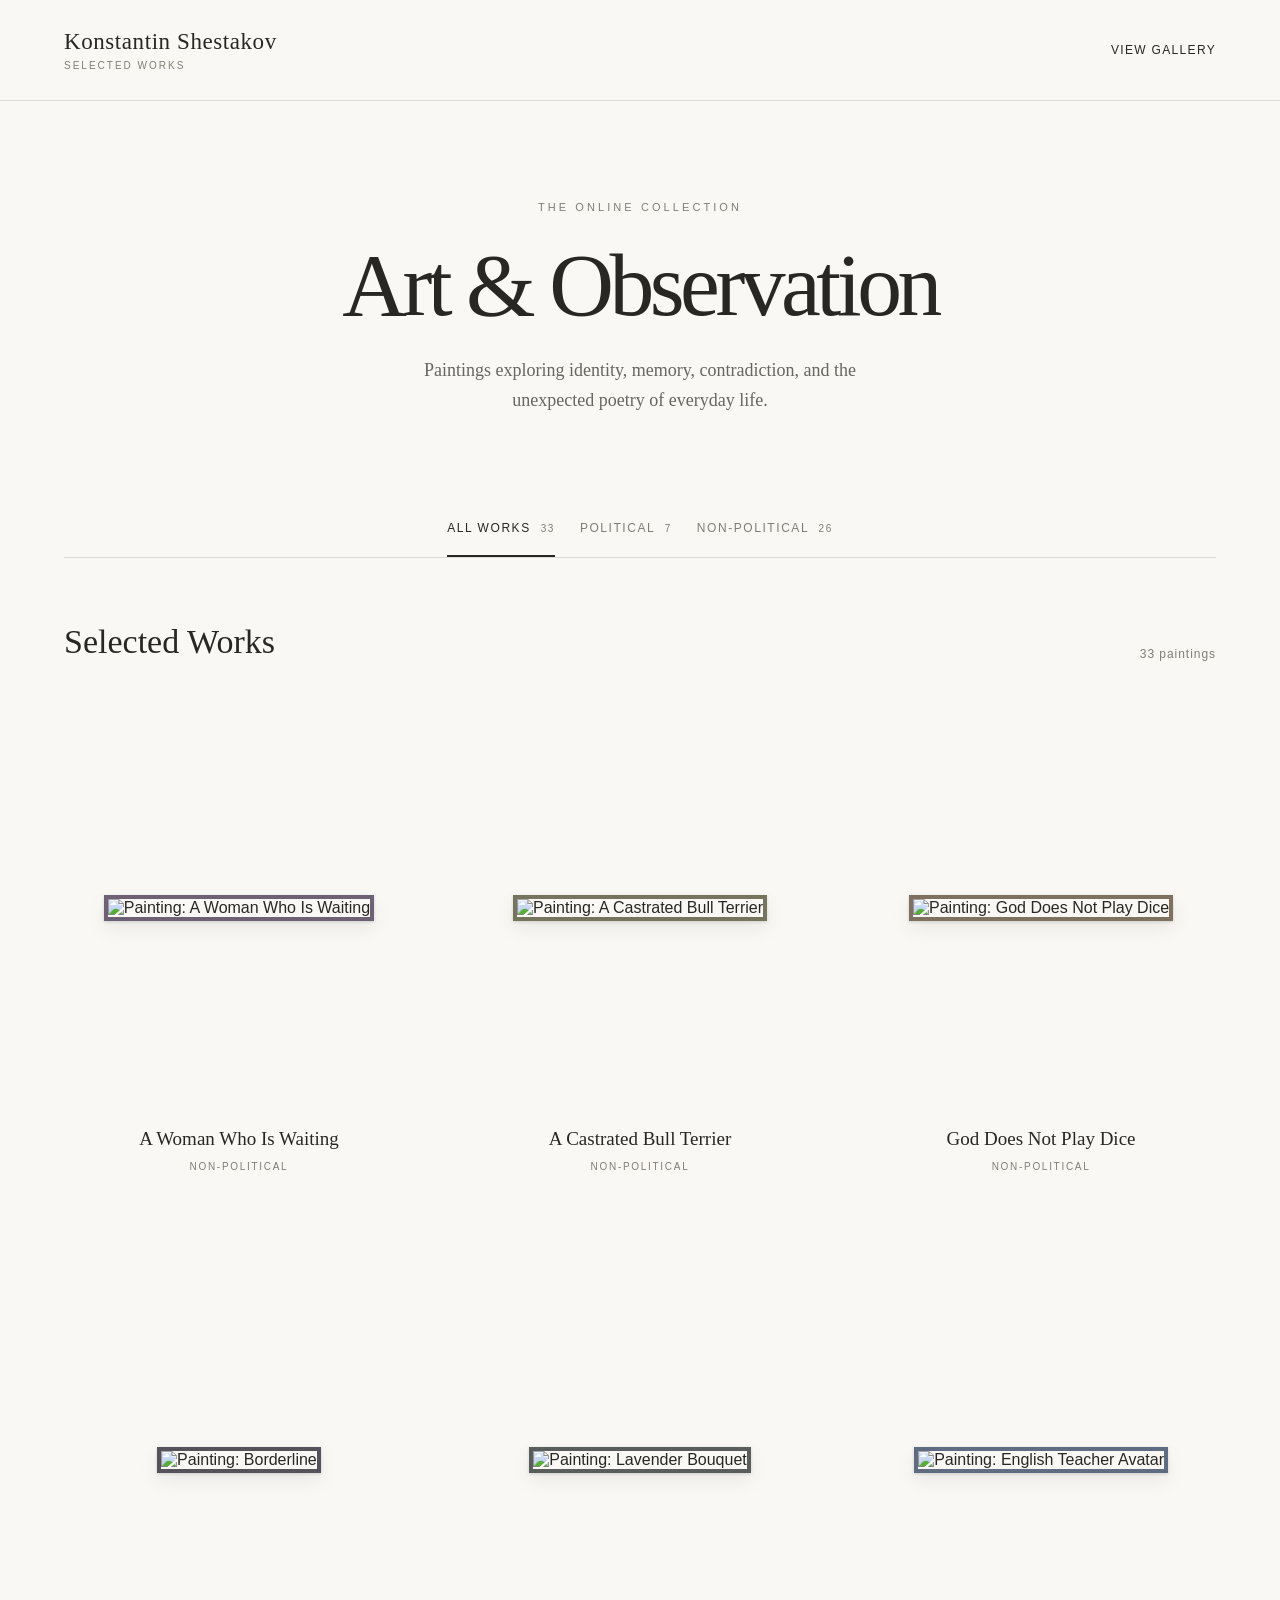
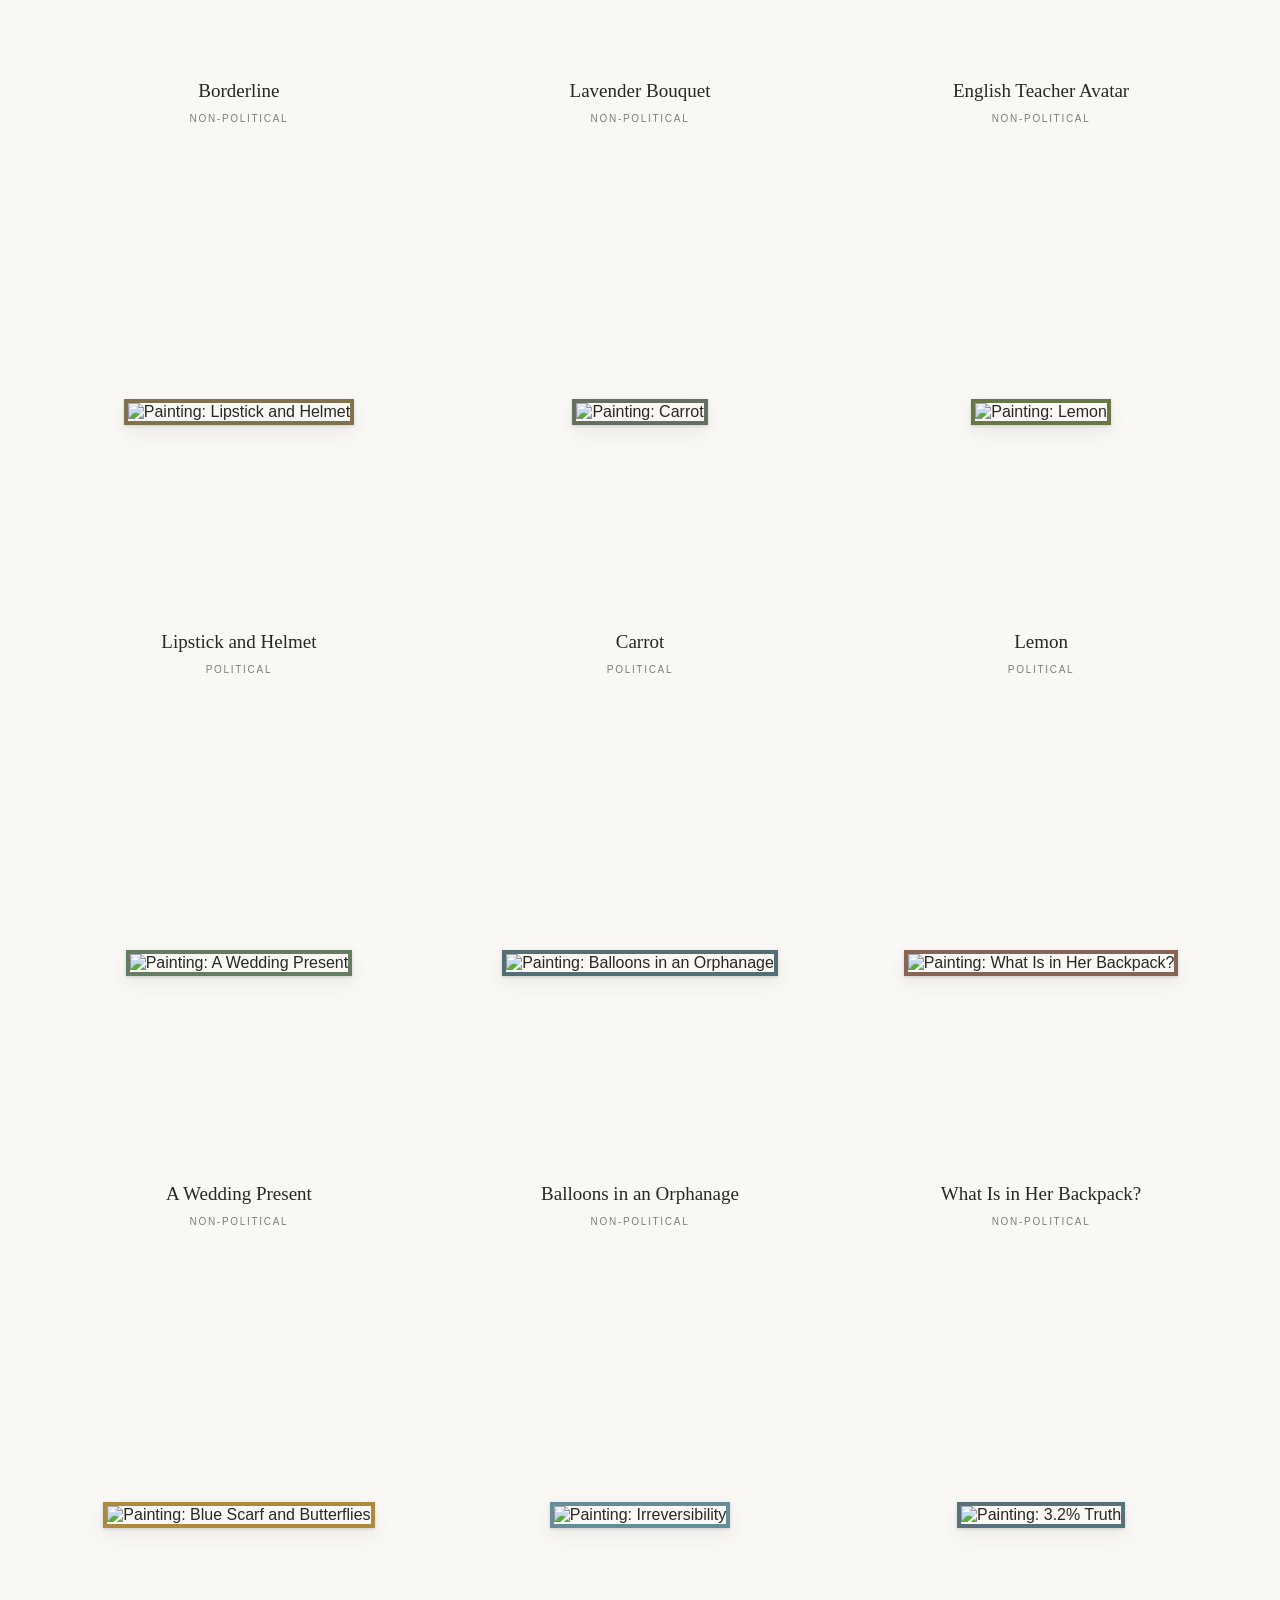
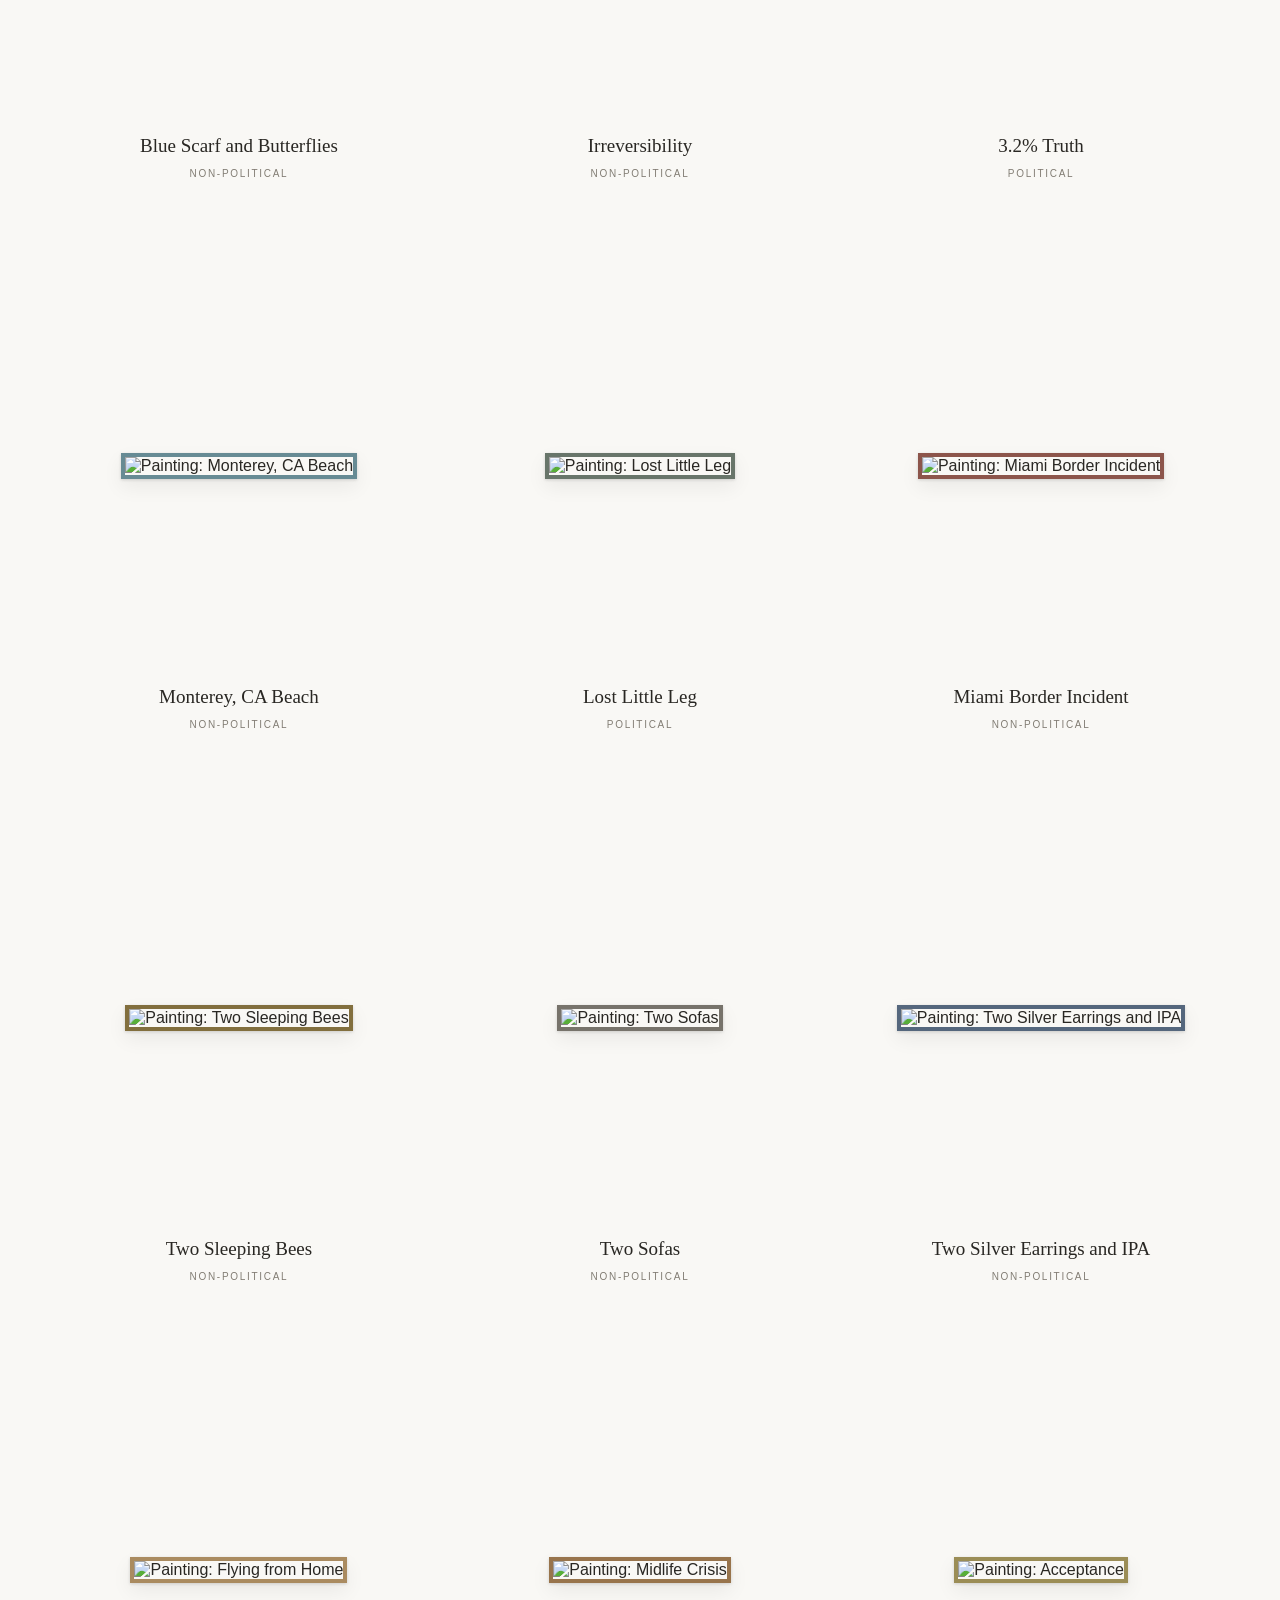
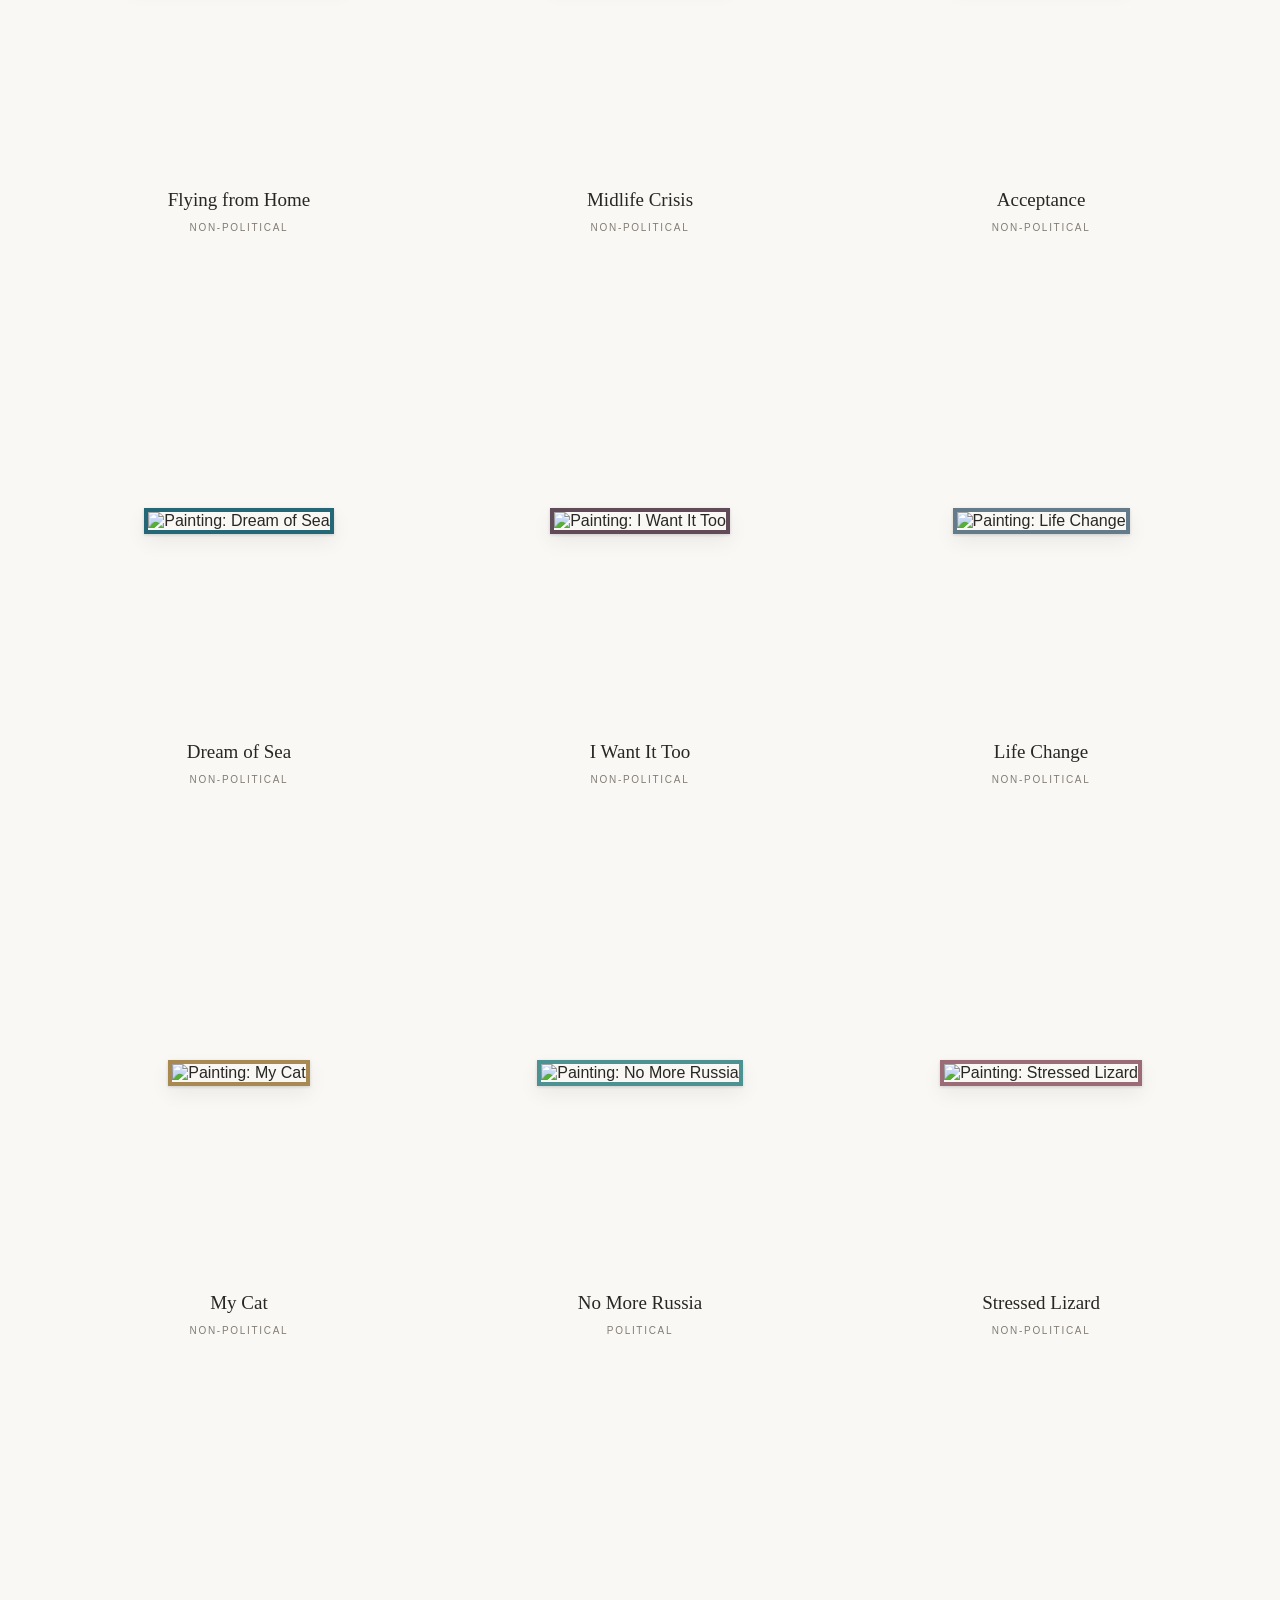
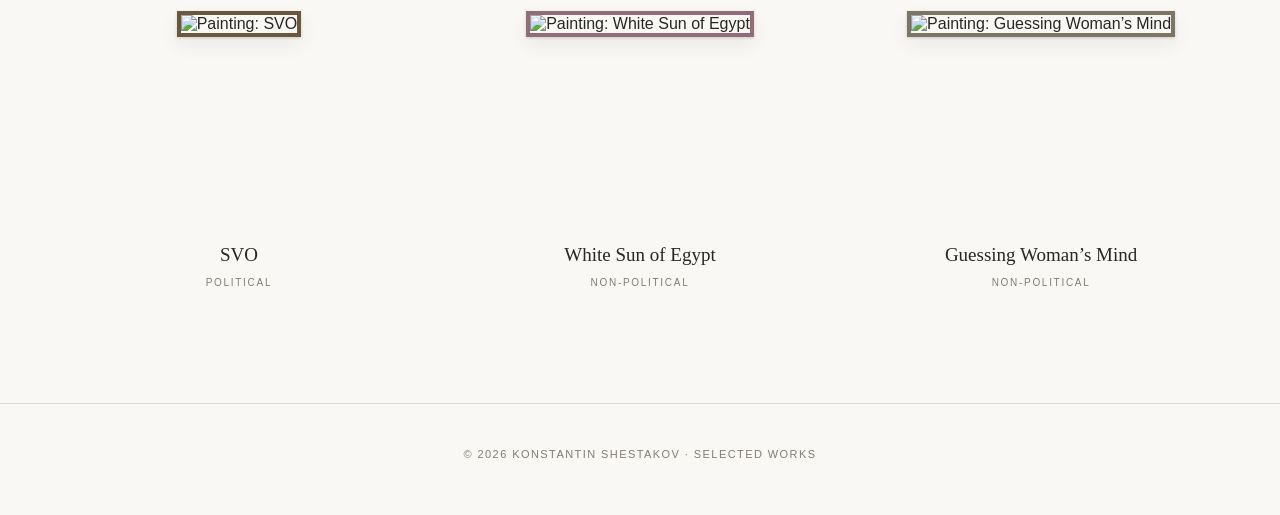
==== index.html @ 8d38f8f2 "Add files via upload" ====
<!doctype html><html lang="en"><head><meta charset="UTF-8"><meta name="viewport" content="width=device-width,initial-scale=1"><meta name="theme-color" content="#f9f8f5"><meta name="description" content="Selected paintings by Konstantin Shestakov. Explore political and non-political works in a contemporary online art gallery."><title>Konstantin Shestakov | Selected Works</title><link rel="stylesheet" href="style.css"></head><body><header><div><div class="brand">Konstantin Shestakov</div><div class="sub">Selected Works</div></div><a class="toplink" href="#gallery">View gallery</a></header><section class="hero"><div class="eyebrow">The online collection</div><h1>Art &amp; Observation</h1><p>Paintings exploring identity, memory, contradiction, and the unexpected poetry of everyday life.</p></section><main id="gallery" class="collection"><div class="controls" role="tablist" aria-label="Filter works"><button class="tab active" data-filter="all" aria-selected="true">All works <span class="count" id="allcount"></span></button><button class="tab" data-filter="political" aria-selected="false">Political <span class="count" id="polcount"></span></button><button class="tab" data-filter="non-political" aria-selected="false">Non-Political <span class="count" id="noncount"></span></button></div><div class="intro"><h2 id="sectiontitle">Selected Works</h2><p id="sectioncount"></p></div><div class="grid" id="artgrid"></div></main><footer>© <span id="year"></span> Konstantin Shestakov · Selected Works</footer><div id="lightbox" class="lightbox" role="dialog" aria-modal="true" aria-labelledby="lb-title"><button id="lb-close" class="lb-close" aria-label="Close artwork">×</button><div class="lb-inner"><div class="lb-image"><div class="painting-frame" id="lb-frame"><img id="lb-img" alt=""></div></div><div class="lb-meta"><div id="lb-type" class="eyebrow"></div><h2 id="lb-title"></h2><p id="lb-desc"></p><div class="lb-nav"><button id="lb-prev" aria-label="Previous painting">← Previous</button><button id="lb-next" aria-label="Next painting">Next →</button></div><div class="notice">Konstantin Shestakov · Selected Works</div></div></div></div><script src="gallery-data.js"></script><script src="app.js"></script></body></html>
---- style.css ----
:root{--paper:#f9f8f5;--ink:#292723;--muted:#827d74;--line:#e0dcd5;--frame:#33312d}*{box-sizing:border-box}html{scroll-behavior:smooth}body{margin:0;background:var(--paper);color:var(--ink);font-family:Arial,Helvetica,sans-serif;-webkit-font-smoothing:antialiased}button{font:inherit}header{border-bottom:1px solid var(--line);padding:29px clamp(22px,5vw,84px);display:flex;justify-content:space-between;align-items:center;gap:20px}.brand{font:23px Georgia,serif;letter-spacing:.025em}header .sub{margin-top:5px;text-transform:uppercase;letter-spacing:.2em;font-size:10px;color:var(--muted)}.toplink{font-size:12px;text-decoration:none;color:var(--ink);letter-spacing:.11em;text-transform:uppercase}.hero{text-align:center;padding:100px 20px 86px;max-width:950px;margin:auto}.eyebrow{font-size:11px;letter-spacing:.28em;text-transform:uppercase;color:var(--muted)}h1{font:normal clamp(42px,7vw,91px)/1.04 Georgia,'Times New Roman',serif;letter-spacing:-.05em;margin:25px 0}.hero p{font:18px/1.65 Georgia,serif;color:#69655f;max-width:510px;margin:0 auto}.collection{max-width:1480px;margin:0 auto;padding:0 clamp(20px,5vw,80px) 115px}.controls{display:flex;gap:25px;border-bottom:1px solid var(--line);align-items:center;justify-content:center;margin-bottom:65px;flex-wrap:wrap}.tab{border:0;background:none;padding:19px 0 20px;cursor:pointer;color:var(--muted);font-size:12px;letter-spacing:.13em;text-transform:uppercase;border-bottom:2px solid transparent}.tab.active{color:var(--ink);border-bottom-color:var(--ink)}.count{font-size:10px;color:var(--muted);margin-left:5px}.intro{margin:0 0 50px;display:flex;justify-content:space-between;align-items:end;gap:20px}.intro h2{font:normal 34px Georgia,serif;margin:0}.intro p{font-size:12px;letter-spacing:.08em;color:var(--muted);margin:0}.grid{display:grid;grid-template-columns:repeat(3,minmax(0,1fr));column-gap:clamp(20px,4vw,65px);row-gap:90px}.art{min-width:0;cursor:pointer}.art-image{height:clamp(240px,31vw,480px);display:flex;justify-content:center;align-items:center;padding:16px 10px 22px}.art img{display:block;width:auto;height:auto;max-height:100%;max-width:100%;object-fit:contain;box-shadow:0 2px 10px #00000012;outline:3px solid var(--frame);outline-offset:0;border:2px solid #e6dfd4;transition:transform .3s ease,box-shadow .3s ease}.art:hover img{transform:translateY(-4px);box-shadow:0 12px 30px #0000001b}.art-meta{text-align:center;padding:8px 8px 0}.art-title{font:19px Georgia,serif}.art-cat{font-size:10px;text-transform:uppercase;letter-spacing:.17em;color:var(--muted);margin-top:11px}.empty{color:var(--muted)}footer{text-align:center;border-top:1px solid var(--line);padding:44px 16px 55px;color:var(--muted);font-size:11px;letter-spacing:.13em;text-transform:uppercase}.lightbox{position:fixed;inset:0;background:#f9f8f5f7;z-index:30;display:none;overflow-y:auto}.lightbox.open{display:block}.lb-close{position:fixed;right:25px;top:20px;z-index:2;background:var(--paper);border:1px solid var(--line);width:42px;height:42px;cursor:pointer;font-size:24px}.lb-inner{min-height:100vh;display:grid;grid-template-columns:minmax(0,1.65fr) minmax(270px,.7fr);align-items:center;gap:clamp(30px,5vw,85px);padding:70px clamp(25px,7vw,110px)}.lb-image{display:flex;justify-content:center;align-items:center;min-height:50vh}.lb-image img{max-height:78vh;max-width:100%;object-fit:contain;outline:4px solid var(--frame);border:2px solid #e6dfd4;box-shadow:0 15px 60px #0002}.lb-meta .eyebrow{font-size:10px}.lb-meta h2{font:normal clamp(30px,3.5vw,52px)/1.12 Georgia,serif;margin:22px 0 26px}.lb-meta p{font:17px/1.65 Georgia,serif;color:#65605a}.lb-nav{display:flex;gap:14px;margin-top:40px}.lb-nav button{padding:12px 17px;border:1px solid var(--line);background:transparent;cursor:pointer;color:var(--ink)}.notice{font-size:11px;color:var(--muted);margin-top:26px}@media(max-width:900px){.grid{grid-template-columns:repeat(2,minmax(0,1fr));gap:45px 20px}.art-image{height:clamp(220px,45vw,400px)}.lb-inner{grid-template-columns:1fr;padding:75px 25px 35px;gap:35px}.lb-image img{max-height:58vh}.lb-meta{max-width:650px;margin:0 auto;width:100%}}@media(max-width:550px){header{padding:22px}.brand{font-size:19px}.toplink{font-size:10px}.hero{padding:72px 20px 55px}.hero p{font-size:16px}.grid{grid-template-columns:1fr;row-gap:45px}.art-image{height:auto;min-height:0;padding:10px 20px 16px}.art-image img{max-height:490px}.controls{gap:20px;margin-bottom:48px}.intro{display:block}.intro p{margin-top:12px}.collection{padding-bottom:70px}.lb-image img{max-height:50vh}}

/* Mobile-first editor and extra small screens */
.editor{max-width:760px;padding:58px 24px 110px;margin:auto}.editor h1{font-size:clamp(36px,6vw,64px)}.editor>p{font:16px/1.7 Georgia,serif;color:#68635c}.editor label{display:block;margin:25px 0 9px;font-size:12px;letter-spacing:.07em}.editor input:not([type=file]),.editor select,.editor textarea{display:block;width:100%;background:white;border:1px solid var(--line);padding:13px 14px;font:16px/1.5 Arial,sans-serif;color:var(--ink);border-radius:0}.editor input[type=file]{width:100%;font-size:14px}.editor-preview{display:block;max-width:100%;max-height:350px;object-fit:contain;margin:24px auto;outline:3px solid var(--frame)}.editor-actions{display:flex;flex-wrap:wrap;gap:10px}.editor-actions button{padding:12px 15px;background:var(--ink);color:white;border:1px solid var(--ink);cursor:pointer}.editor-actions button:disabled{opacity:.4;cursor:not-allowed}.editor-status{font-size:13px;color:var(--ink)}.editor-help{margin-top:45px;padding-top:22px;border-top:1px solid var(--line);font:15px/1.6 Georgia,serif}.editor-help h2{font:28px Georgia,serif}.editor-help code{font-size:12px}@media(max-width:550px){.editor{padding:35px 20px 65px}.editor-actions{display:grid}.editor-actions button{width:100%}.controls{gap:12px;justify-content:space-between}.tab{font-size:10px;letter-spacing:.04em}.hero h1{font-size:clamp(42px,12vw,60px)}.lb-inner{padding:75px 20px 30px}.lb-meta h2{font-size:33px}.lb-meta p{font-size:16px}}@media(max-width:360px){.toplink{display:none}.tab{font-size:9px}.controls{gap:7px}}

/* Coordinated, museum-style framing inspired by My Cat. */
.painting-frame{--art-frame:#807667;display:inline-flex;align-items:center;justify-content:center;max-width:100%;max-height:100%;padding:clamp(8px,1.1vw,14px);background:#f4efe5;border:clamp(5px,.7vw,9px) solid var(--art-frame);box-shadow:inset 0 0 0 1px #ffffffb8,0 2px 2px #0000001a,0 9px 20px #00000017;outline:1px solid #392a1b33;outline-offset:-2px;transition:transform .25s ease,box-shadow .25s ease}
.art-image img,.lb-image img{outline:none;border:none;box-shadow:none;max-width:100%;max-height:100%;object-fit:contain;display:block;transition:none}
.art:hover img{transform:none;box-shadow:none}
.art:hover .painting-frame{transform:translateY(-4px);box-shadow:inset 0 0 0 1px #ffffffb8,0 12px 28px #00000025}
.art-image .painting-frame{max-height:100%}
.lb-image .painting-frame{max-height:min(80vh,850px);padding:clamp(10px,1.4vw,20px);border-width:clamp(6px,.9vw,12px)}
.lb-image .painting-frame img{max-height:calc(80vh - 70px)}
.editor-preview{outline:none;box-shadow:0 0 0 6px var(--preview-frame,#807667),0 0 0 12px #f4efe5,0 6px 15px #0002;margin:33px auto}
@media(max-width:550px){.painting-frame{padding:9px;border-width:5px}.lb-image .painting-frame{max-height:55vh;padding:9px;border-width:6px}.lb-image .painting-frame img{max-height:calc(55vh - 36px)}}

/* FIX v3: flush frames, not a second floating rectangle surrounding photo backgrounds. */
.art-image{padding:0 4px 14px;height:clamp(250px,32vw,490px);}
.painting-frame,.lb-image .painting-frame{
  box-sizing:content-box;padding:0!important;
  border:solid var(--art-frame);border-width:4px!important;
  background:transparent!important;outline:none!important;
  max-width:100%;max-height:100%;
  box-shadow:0 1px 3px #00000024,0 8px 20px #00000010;
}
.painting-frame img,.art-image img{max-width:100%;max-height:100%;width:auto;height:auto;object-fit:contain;vertical-align:middle;}
.lb-image .painting-frame{max-height:min(79vh,850px);max-width:100%}
.lb-image .painting-frame img{max-height:calc(79vh - 8px);max-width:100%;}
.art:hover .painting-frame{transform:translateY(-3px)}
.editor-preview{outline:none!important;box-shadow:0 0 0 4px var(--preview-frame,#807667),0 3px 14px #0002;margin:24px auto}
@media(max-width:900px){.art-image{height:clamp(225px,47vw,430px)}}
@media(max-width:550px){.art-image{height:auto;min-height:0;padding:2px 12px 12px}.art-image img{max-height:510px}.painting-frame,.lb-image .painting-frame{border-width:3px!important}.lb-image .painting-frame img{max-height:calc(55vh - 6px)}}
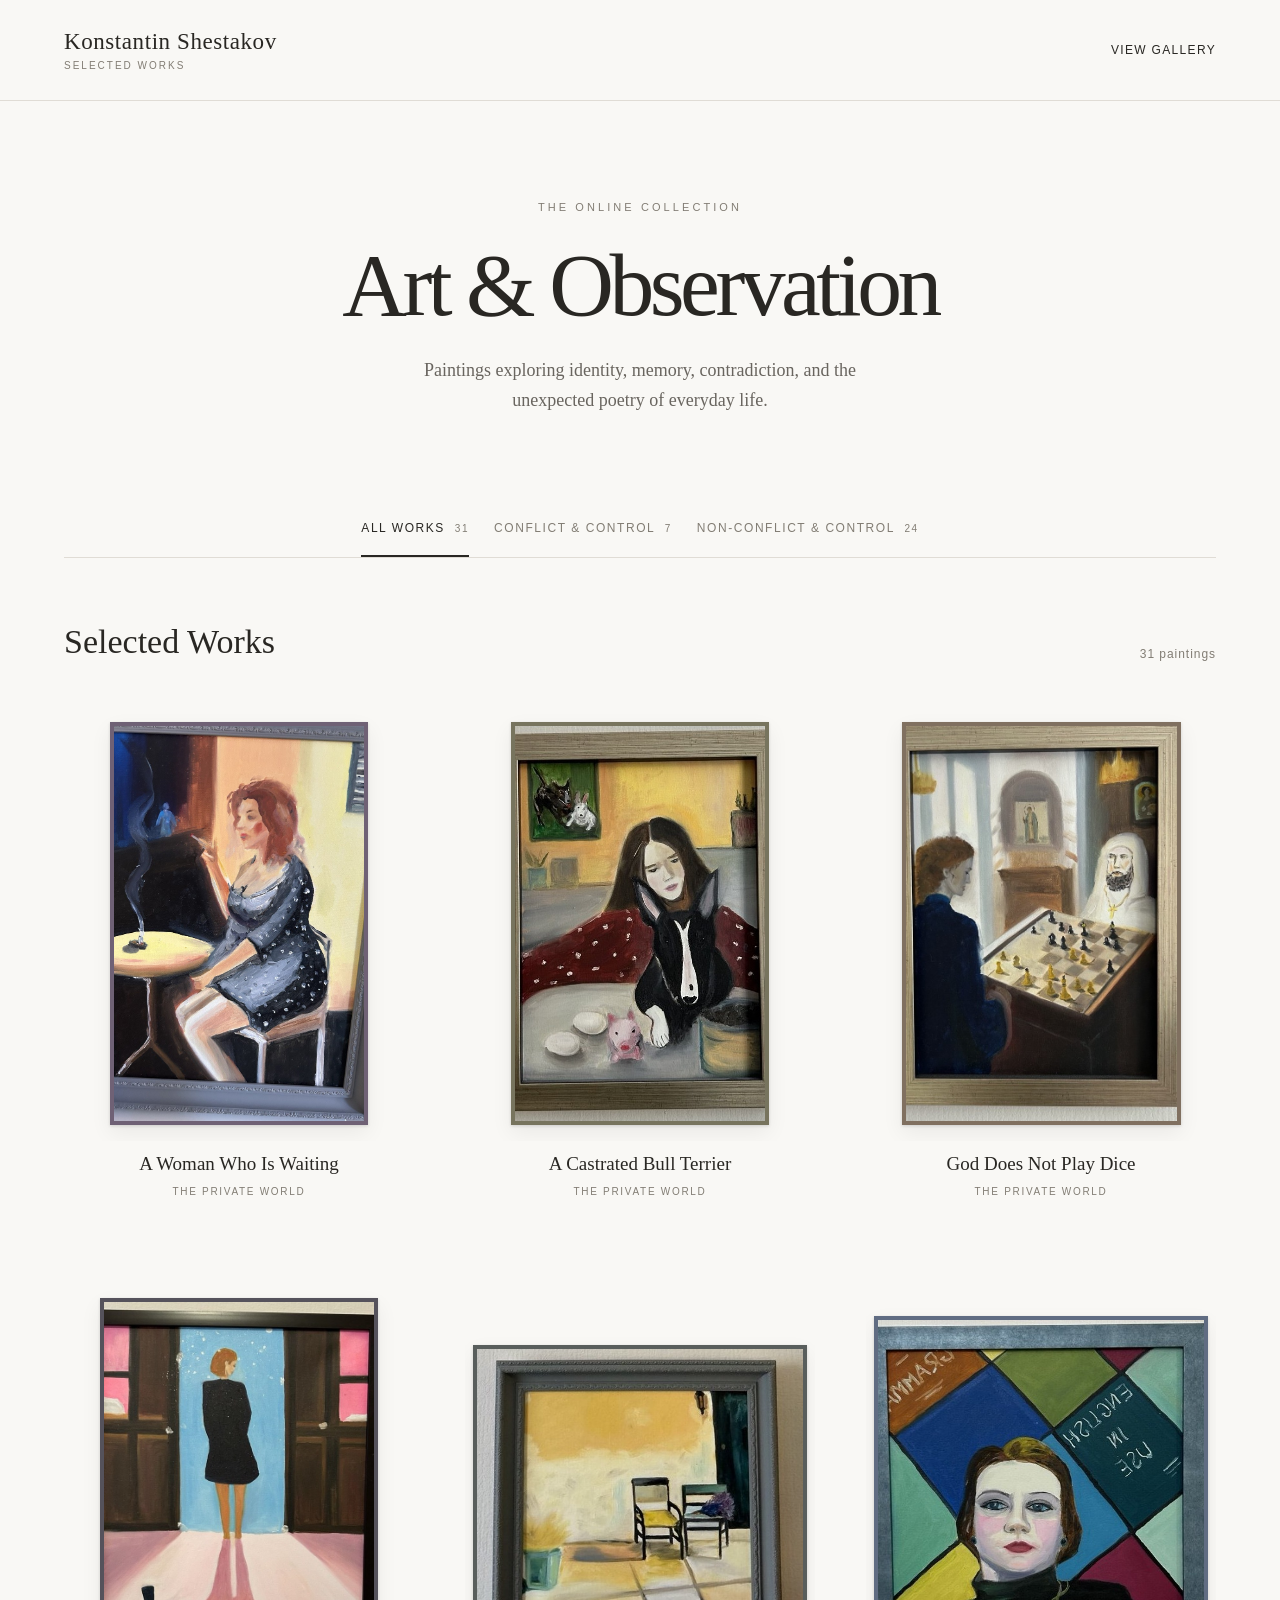
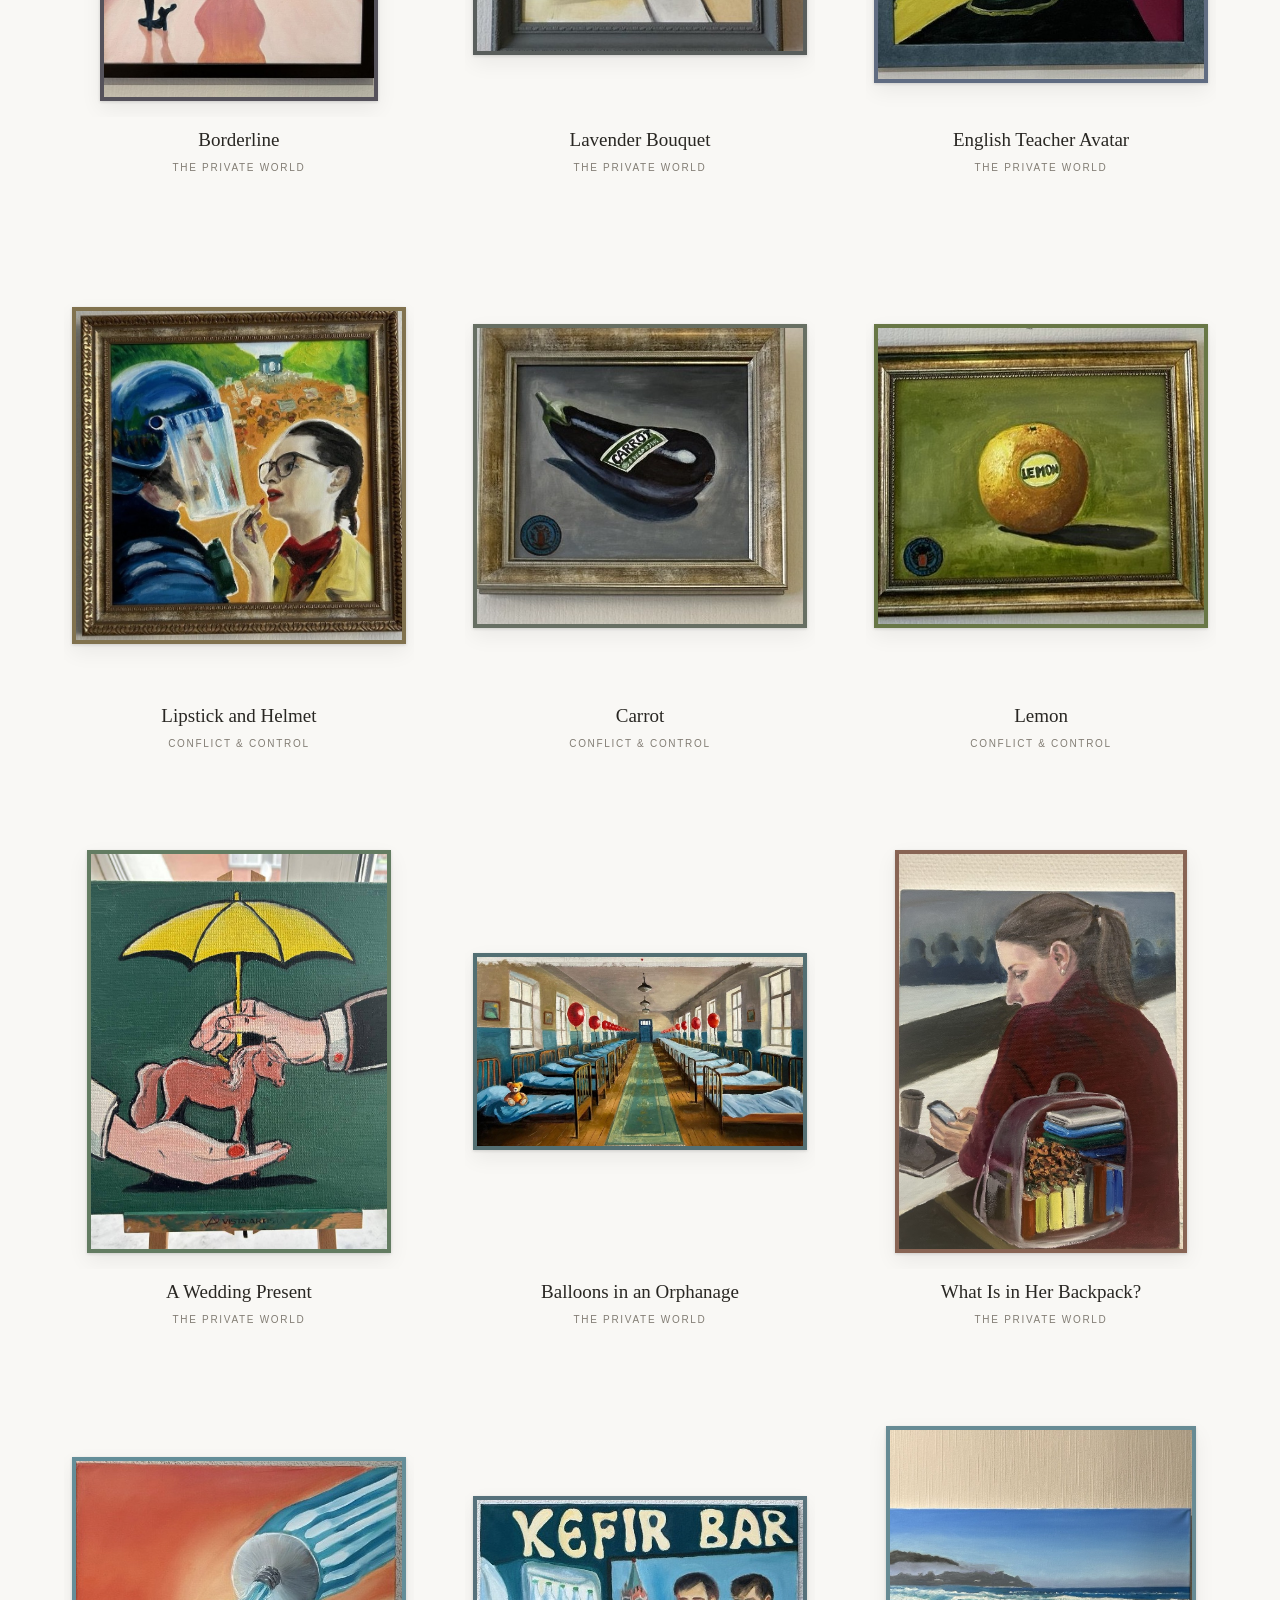
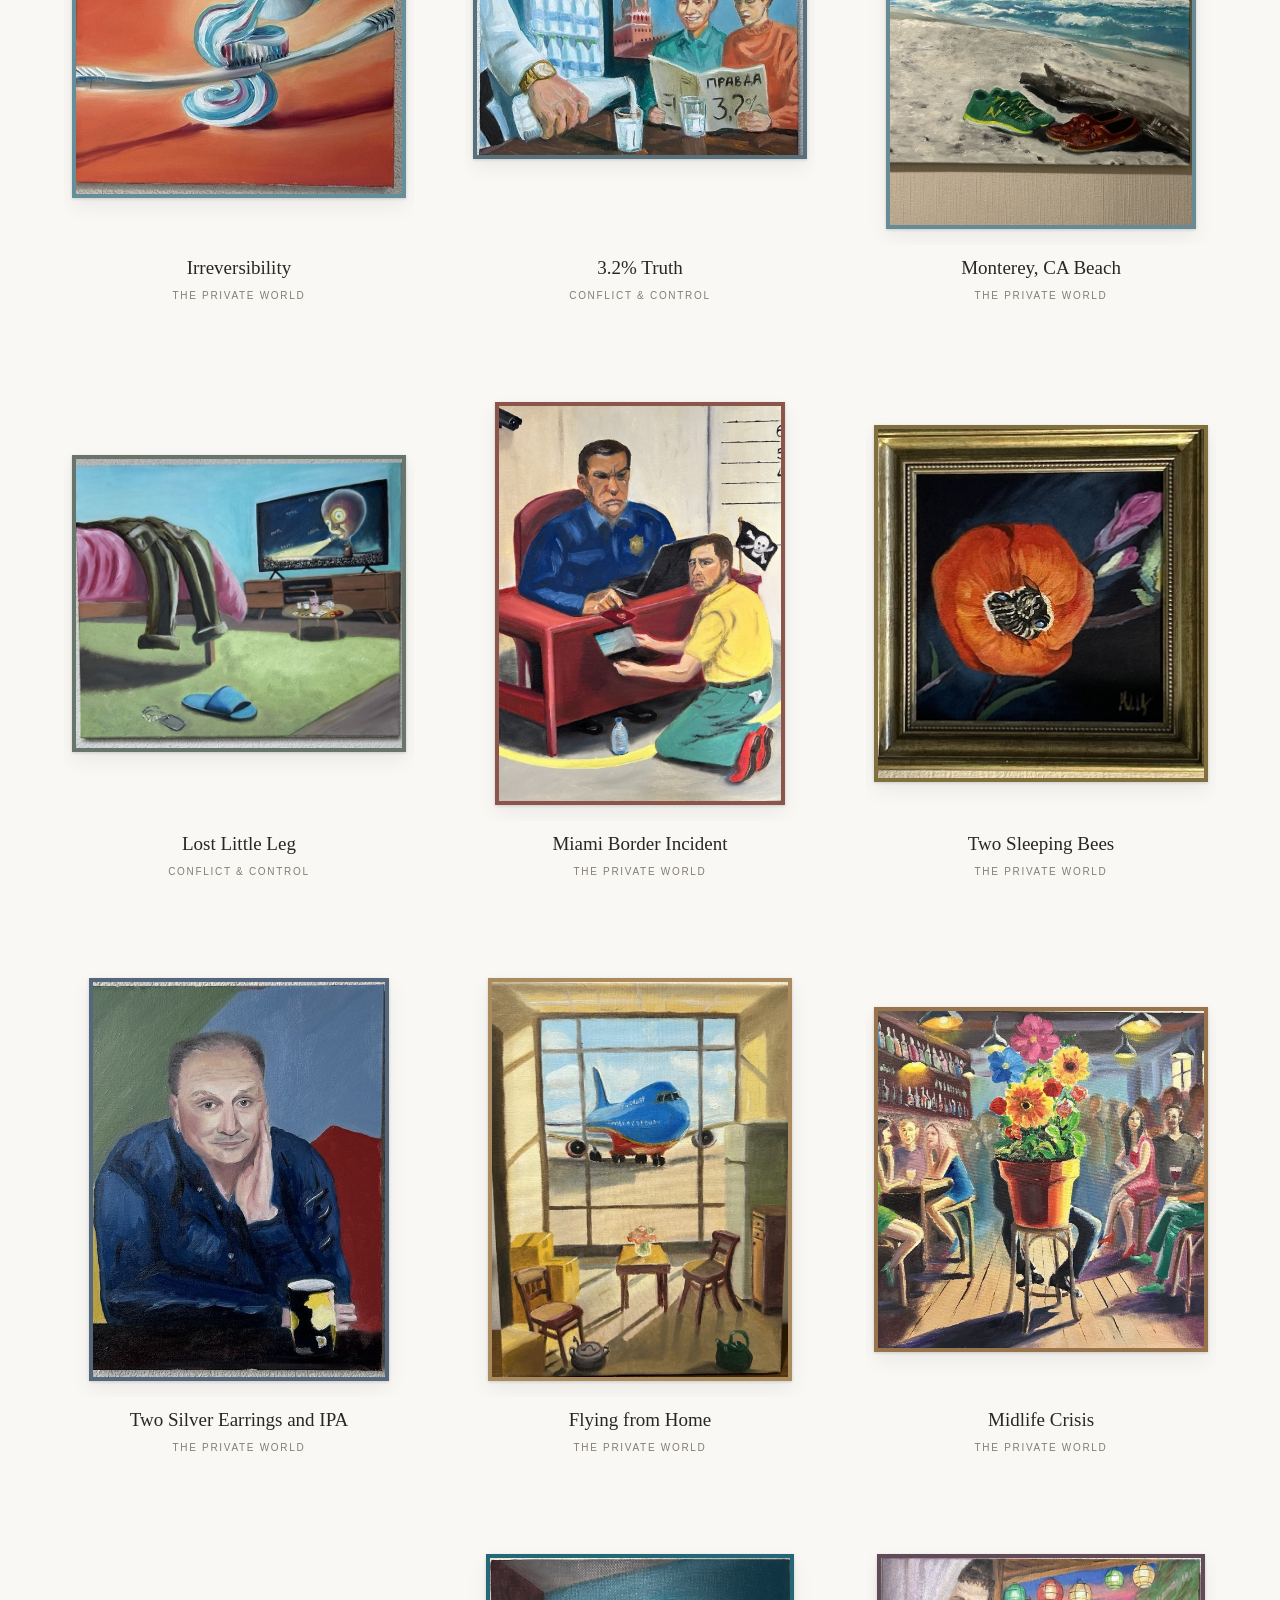
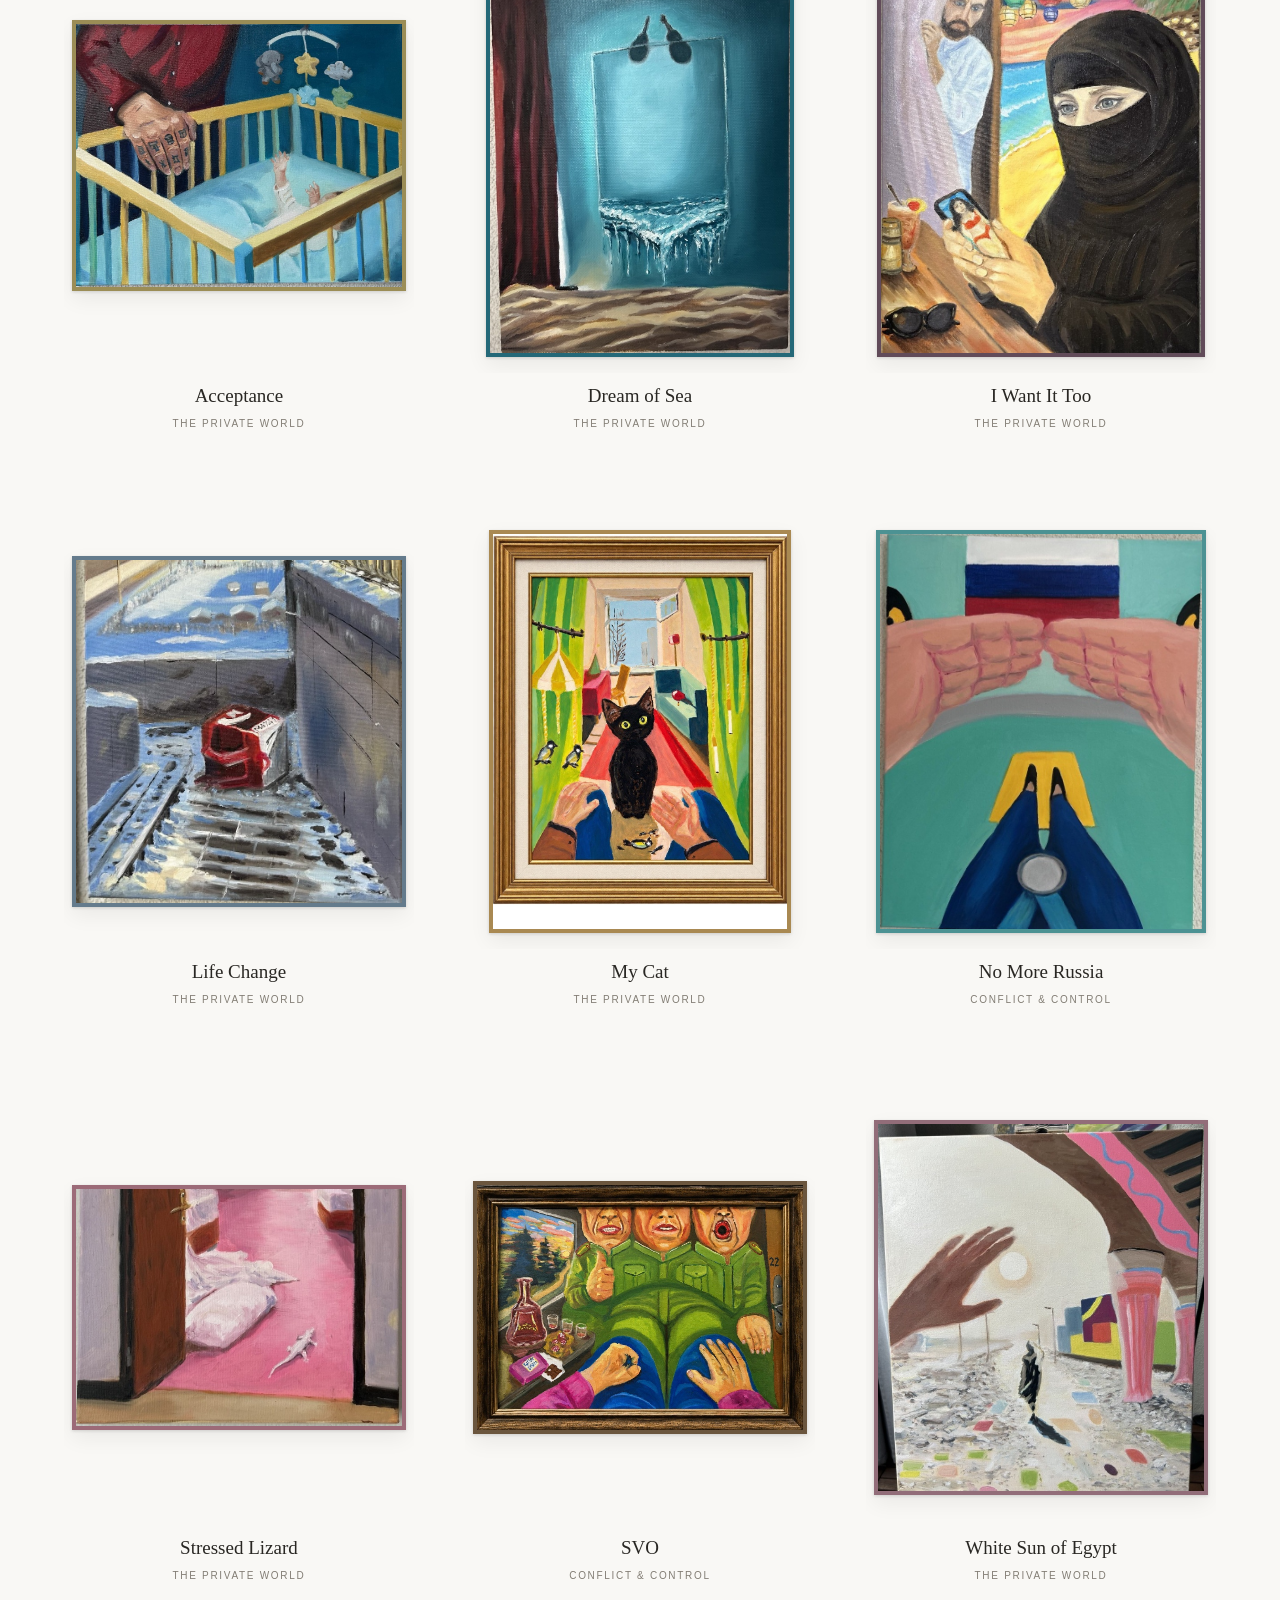
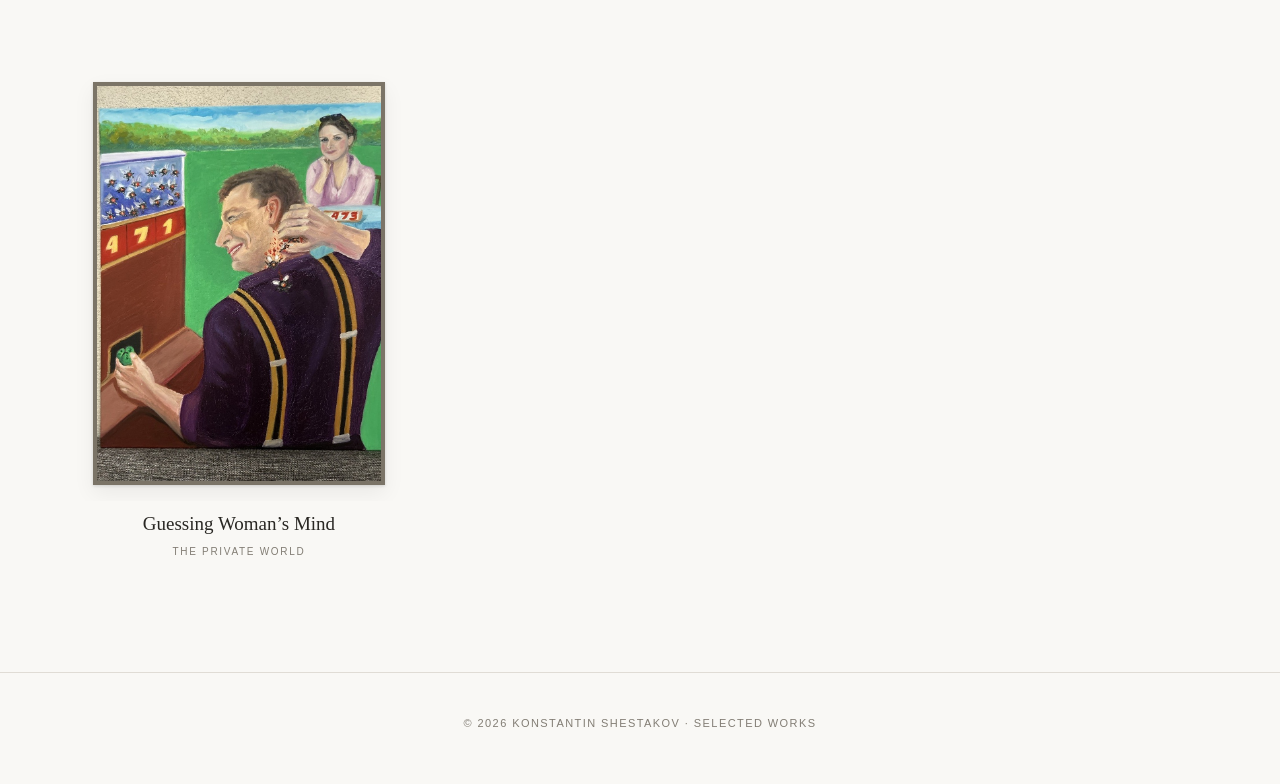
==== commit 25cc81a2: "Add files via upload" ====
--- a/index.html
+++ b/index.html
@@ -1 +1 @@
-<!doctype html><html lang="en"><head><meta charset="UTF-8"><meta name="viewport" content="width=device-width,initial-scale=1"><meta name="theme-color" content="#f9f8f5"><meta name="description" content="Selected paintings by Konstantin Shestakov. Explore political and non-political works in a contemporary online art gallery."><title>Konstantin Shestakov | Selected Works</title><link rel="stylesheet" href="style.css"></head><body><header><div><div class="brand">Konstantin Shestakov</div><div class="sub">Selected Works</div></div><a class="toplink" href="#gallery">View gallery</a></header><section class="hero"><div class="eyebrow">The online collection</div><h1>Art &amp; Observation</h1><p>Paintings exploring identity, memory, contradiction, and the unexpected poetry of everyday life.</p></section><main id="gallery" class="collection"><div class="controls" role="tablist" aria-label="Filter works"><button class="tab active" data-filter="all" aria-selected="true">All works <span class="count" id="allcount"></span></button><button class="tab" data-filter="political" aria-selected="false">Political <span class="count" id="polcount"></span></button><button class="tab" data-filter="non-political" aria-selected="false">Non-Political <span class="count" id="noncount"></span></button></div><div class="intro"><h2 id="sectiontitle">Selected Works</h2><p id="sectioncount"></p></div><div class="grid" id="artgrid"></div></main><footer>© <span id="year"></span> Konstantin Shestakov · Selected Works</footer><div id="lightbox" class="lightbox" role="dialog" aria-modal="true" aria-labelledby="lb-title"><button id="lb-close" class="lb-close" aria-label="Close artwork">×</button><div class="lb-inner"><div class="lb-image"><div class="painting-frame" id="lb-frame"><img id="lb-img" alt=""></div></div><div class="lb-meta"><div id="lb-type" class="eyebrow"></div><h2 id="lb-title"></h2><p id="lb-desc"></p><div class="lb-nav"><button id="lb-prev" aria-label="Previous painting">← Previous</button><button id="lb-next" aria-label="Next painting">Next →</button></div><div class="notice">Konstantin Shestakov · Selected Works</div></div></div></div><script src="gallery-data.js"></script><script src="app.js"></script></body></html>+<!doctype html><html lang="en"><head><meta charset="UTF-8"><meta name="viewport" content="width=device-width,initial-scale=1"><meta name="theme-color" content="#f9f8f5"><meta name="description" content="Selected paintings by Konstantin Shestakov. Explore works on power, identity, and everyday life in a contemporary online art gallery."><title>Konstantin Shestakov | Selected Works</title><link rel="stylesheet" href="style.css"></head><body><header><div><div class="brand">Konstantin Shestakov</div><div class="sub">Selected Works</div></div><a class="toplink" href="#gallery">View gallery</a></header><section class="hero"><div class="eyebrow">The online collection</div><h1>Art &amp; Observation</h1><p>Paintings exploring identity, memory, contradiction, and the unexpected poetry of everyday life.</p></section><main id="gallery" class="collection"><div class="controls" role="tablist" aria-label="Filter works"><button class="tab active" data-filter="all" aria-selected="true">All works <span class="count" id="allcount"></span></button><button class="tab" data-filter="political" aria-selected="false">Conflict &amp; Control <span class="count" id="polcount"></span></button><button class="tab" data-filter="non-political" aria-selected="false">Non-Conflict &amp; Control <span class="count" id="noncount"></span></button></div><div class="intro"><h2 id="sectiontitle">Selected Works</h2><p id="sectioncount"></p></div><div class="grid" id="artgrid"></div></main><footer>© <span id="year"></span> Konstantin Shestakov · Selected Works</footer><div id="lightbox" class="lightbox" role="dialog" aria-modal="true" aria-labelledby="lb-title"><button id="lb-close" class="lb-close" aria-label="Close artwork">×</button><div class="lb-inner"><div class="lb-image"><div class="painting-frame" id="lb-frame"><img id="lb-img" alt=""></div></div><div class="lb-meta"><div id="lb-type" class="eyebrow"></div><h2 id="lb-title"></h2><p id="lb-desc"></p><div class="lb-nav"><button id="lb-prev" aria-label="Previous painting">← Previous</button><button id="lb-next" aria-label="Next painting">Next →</button></div><div class="notice">Konstantin Shestakov · Selected Works</div></div></div></div><script src="gallery-data.js"></script><script src="app.js"></script></body></html>
--- a/style.css
+++ b/style.css
@@ -31,3 +31,47 @@
 .editor-preview{outline:none!important;box-shadow:0 0 0 4px var(--preview-frame,#807667),0 3px 14px #0002;margin:24px auto}
 @media(max-width:900px){.art-image{height:clamp(225px,47vw,430px)}}
 @media(max-width:550px){.art-image{height:auto;min-height:0;padding:2px 12px 12px}.art-image img{max-height:510px}.painting-frame,.lb-image .painting-frame{border-width:3px!important}.lb-image .painting-frame img{max-height:calc(55vh - 6px)}}
+
+/* FIX v4 — artwork dimensions are bounded by pixel sizes, not percentage heights.
+   Avoids oversized paintings overlapping headings and captions. */
+.grid .art { min-width:0; display:flex; flex-direction:column; }
+.grid .art-image {
+  width:100%; height:430px; min-height:0;
+  display:flex; align-items:center; justify-content:center;
+  padding:10px 8px 14px; overflow:hidden;
+}
+.grid .art-image .painting-frame {
+  box-sizing:border-box!important; display:block!important;
+  width:fit-content!important; height:fit-content!important;
+  max-width:100%!important; max-height:none!important;
+  flex:0 1 auto; padding:0!important;
+  border:4px solid var(--art-frame)!important;
+  line-height:0; background:transparent!important;
+}
+.grid .art-image .painting-frame img {
+  display:block!important;
+  width:auto!important; height:auto!important;
+  max-width:100%!important; max-height:395px!important;
+  object-fit:contain!important;
+}
+.grid .art-meta { position:relative; padding:12px 8px 0; flex:0 0 auto; }
+.lb-image .painting-frame { display:inline-block!important; width:fit-content!important; height:fit-content!important; max-height:none!important; max-width:100%!important; padding:0!important; line-height:0; }
+.lb-image .painting-frame img { display:block; width:auto!important; height:auto!important; max-height:75vh!important; max-width:100%!important; object-fit:contain!important; }
+@media(max-width:1100px) and (min-width:901px){
+  .grid .art-image{height:350px}
+  .grid .art-image .painting-frame img{max-height:315px!important}
+}
+@media(max-width:900px){
+  .grid .art-image{height:370px}
+  .grid .art-image .painting-frame img{max-height:335px!important}
+}
+@media(max-width:550px){
+  .grid .art-image{height:420px;padding:10px 12px 12px}
+  .grid .art-image .painting-frame img{max-height:390px!important}
+  .grid .art-meta{padding-top:10px}
+  .lb-image .painting-frame img{max-height:52vh!important}
+}
+@media(max-width:390px){
+  .grid .art-image{height:365px}
+  .grid .art-image .painting-frame img{max-height:335px!important}
+}
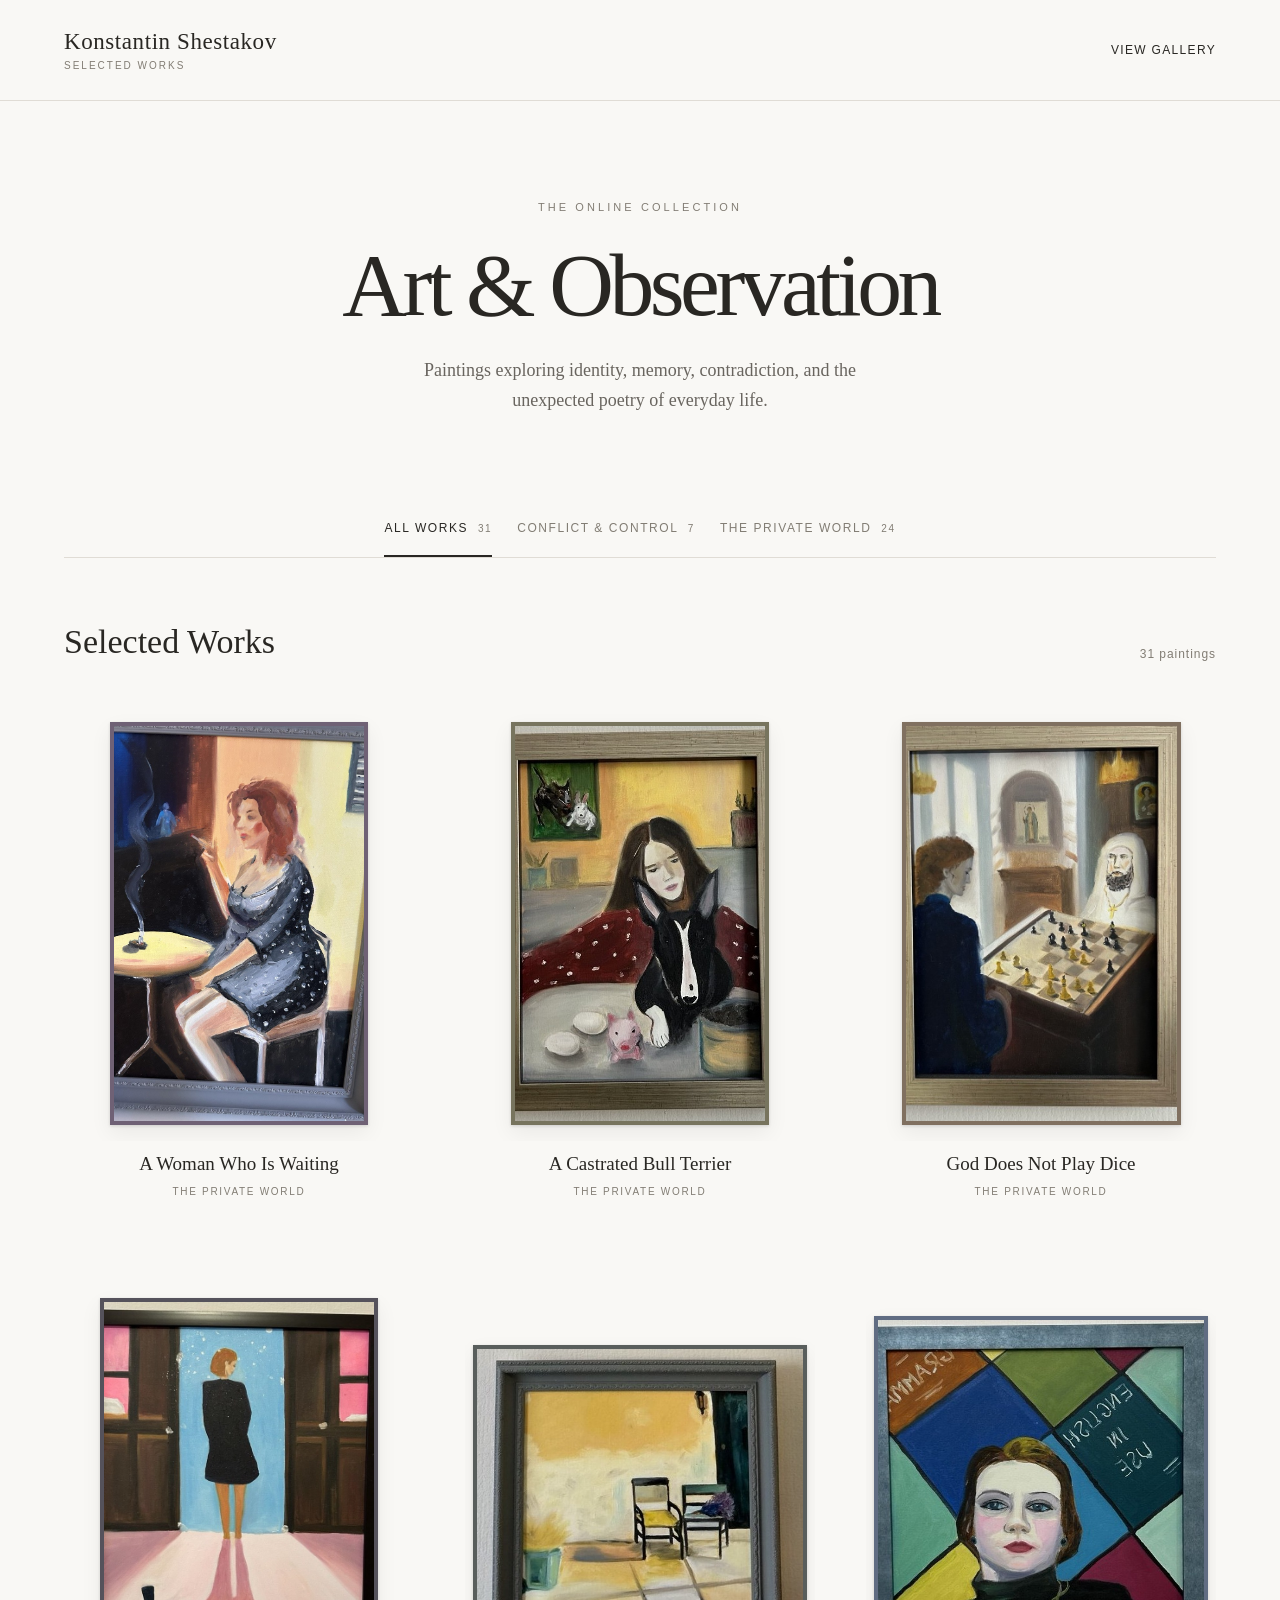
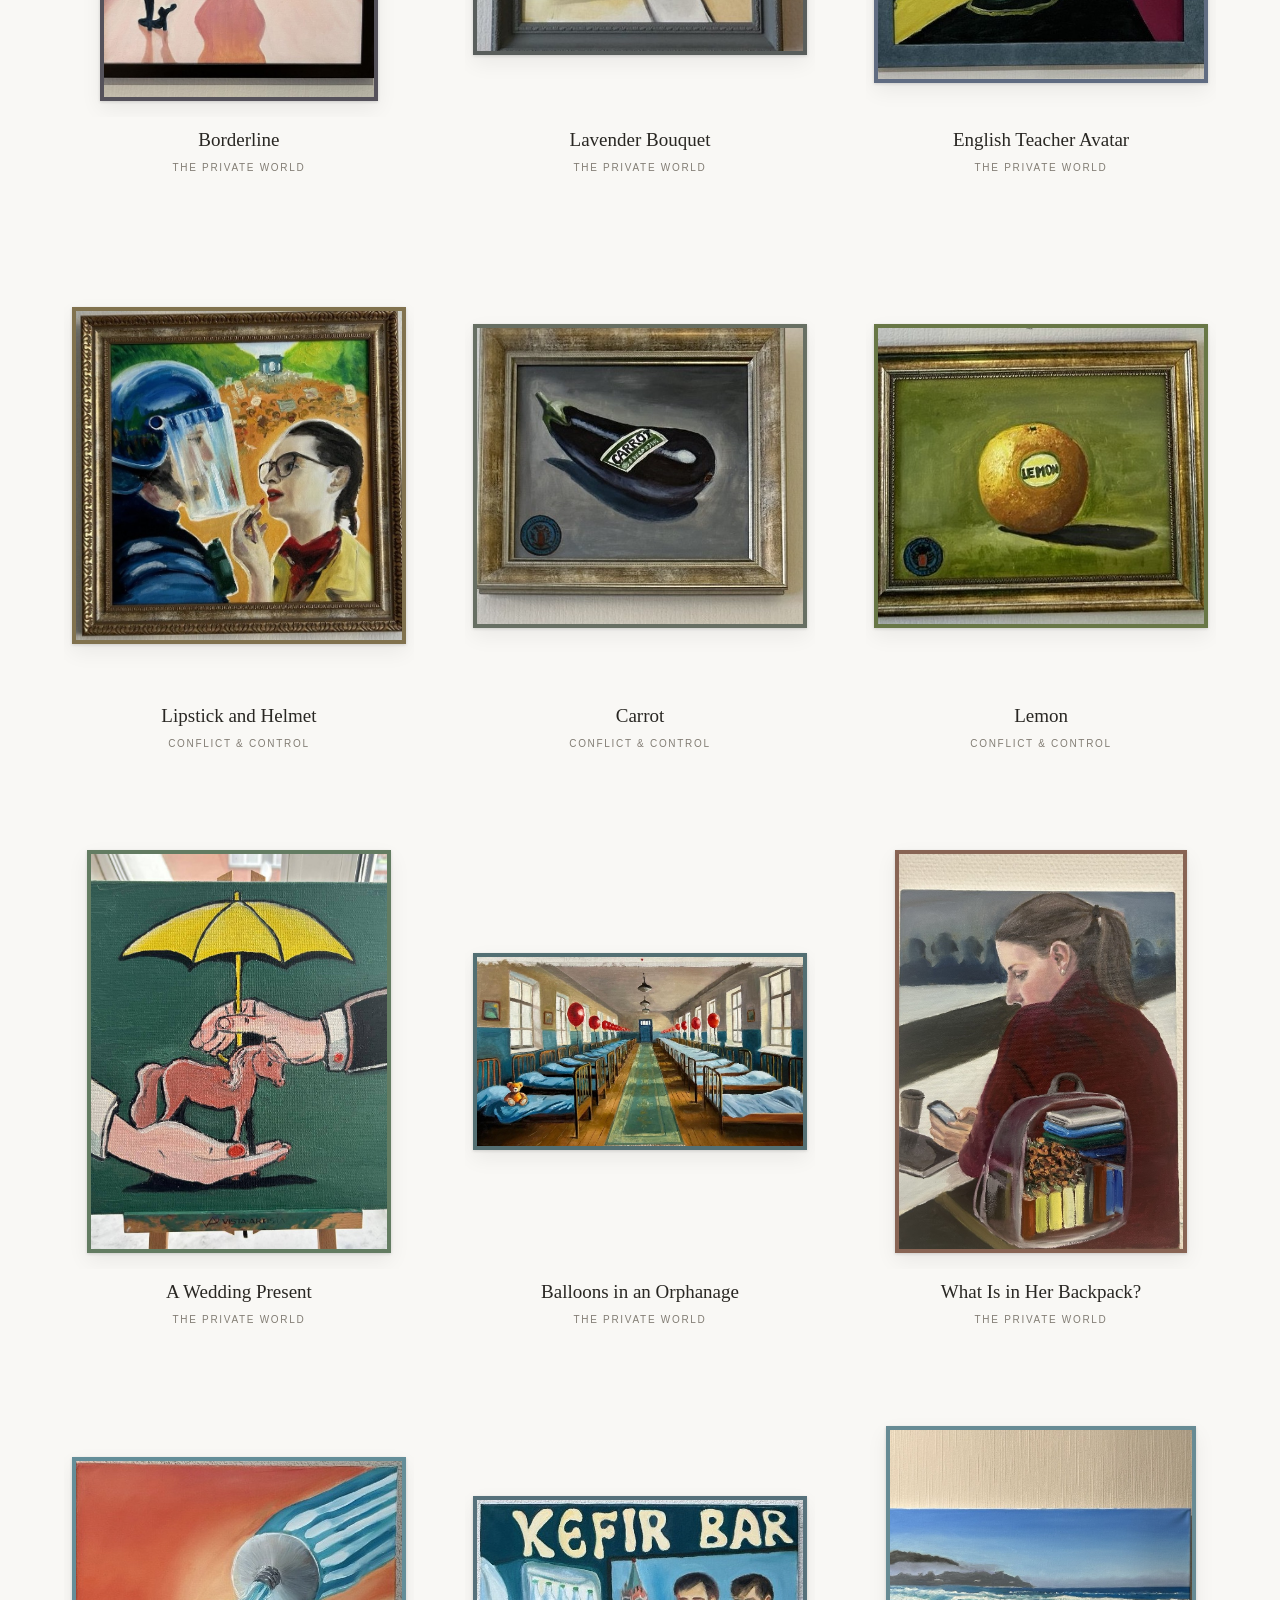
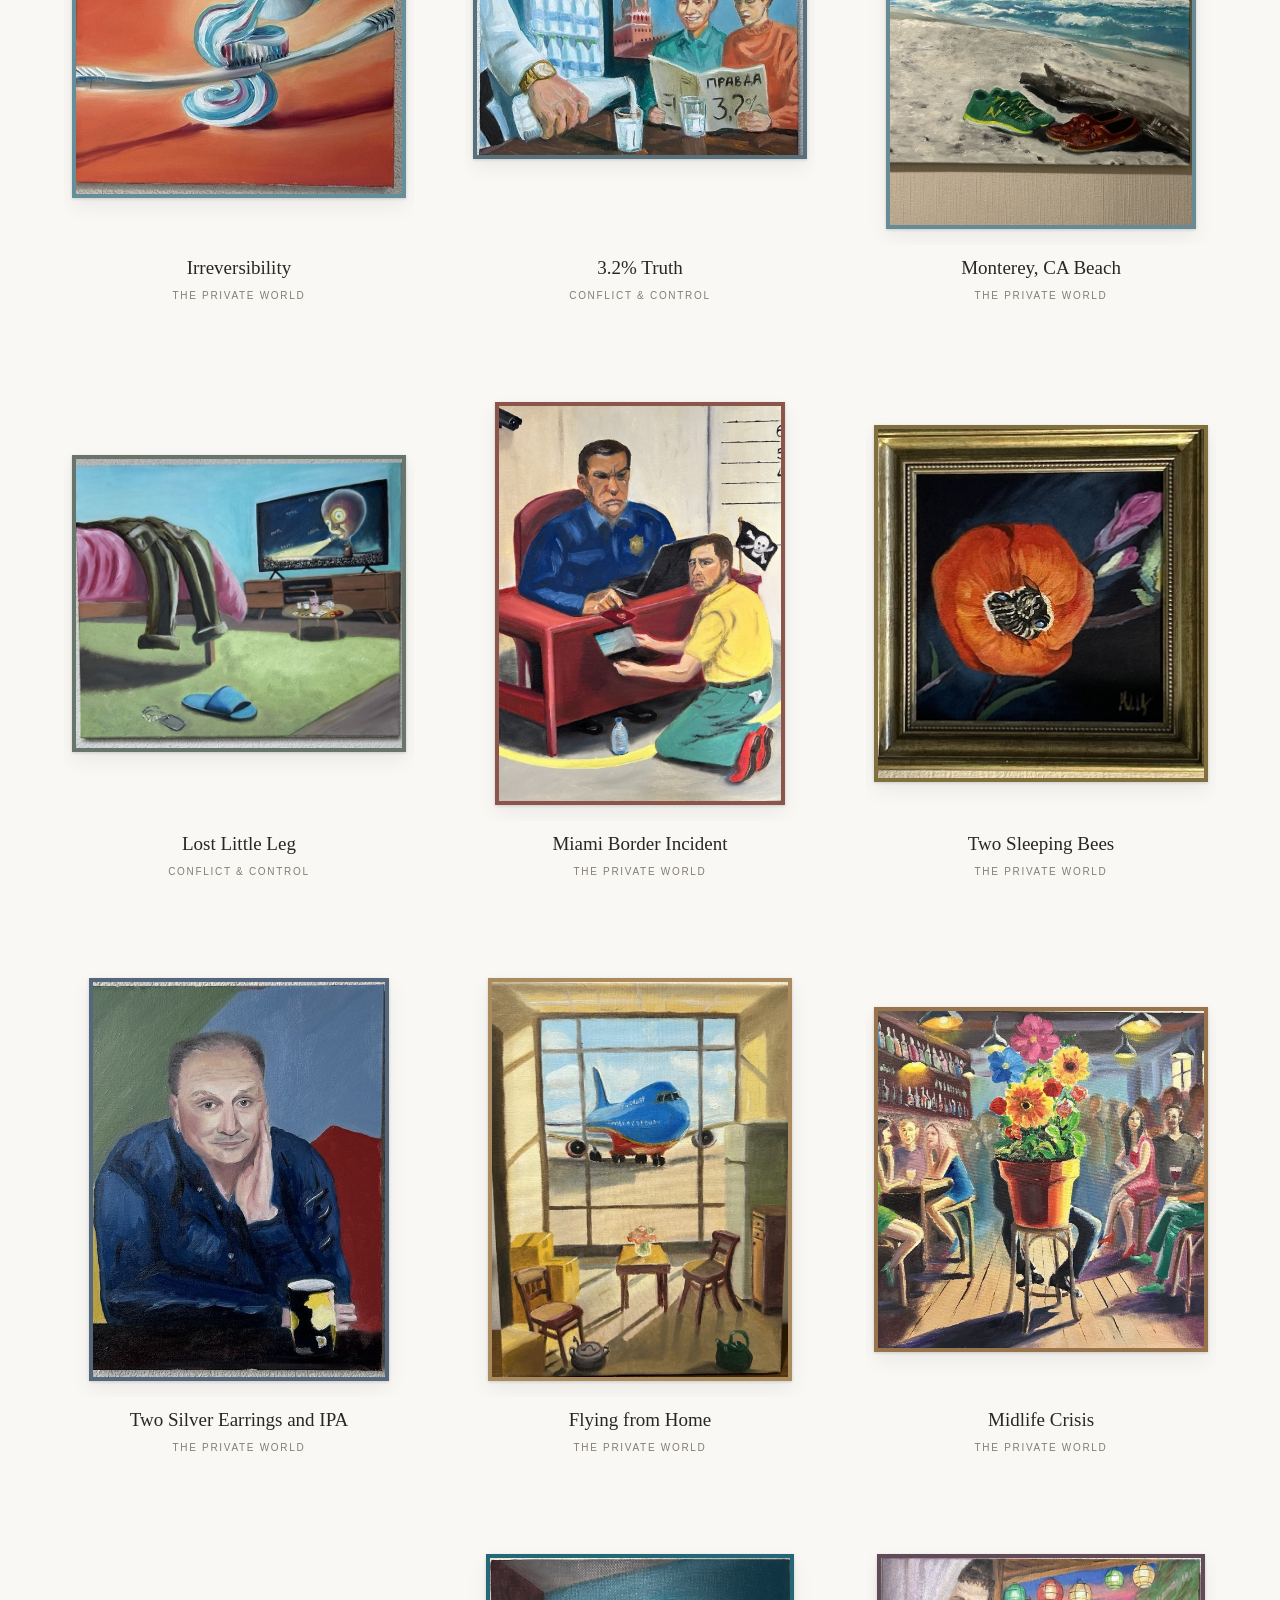
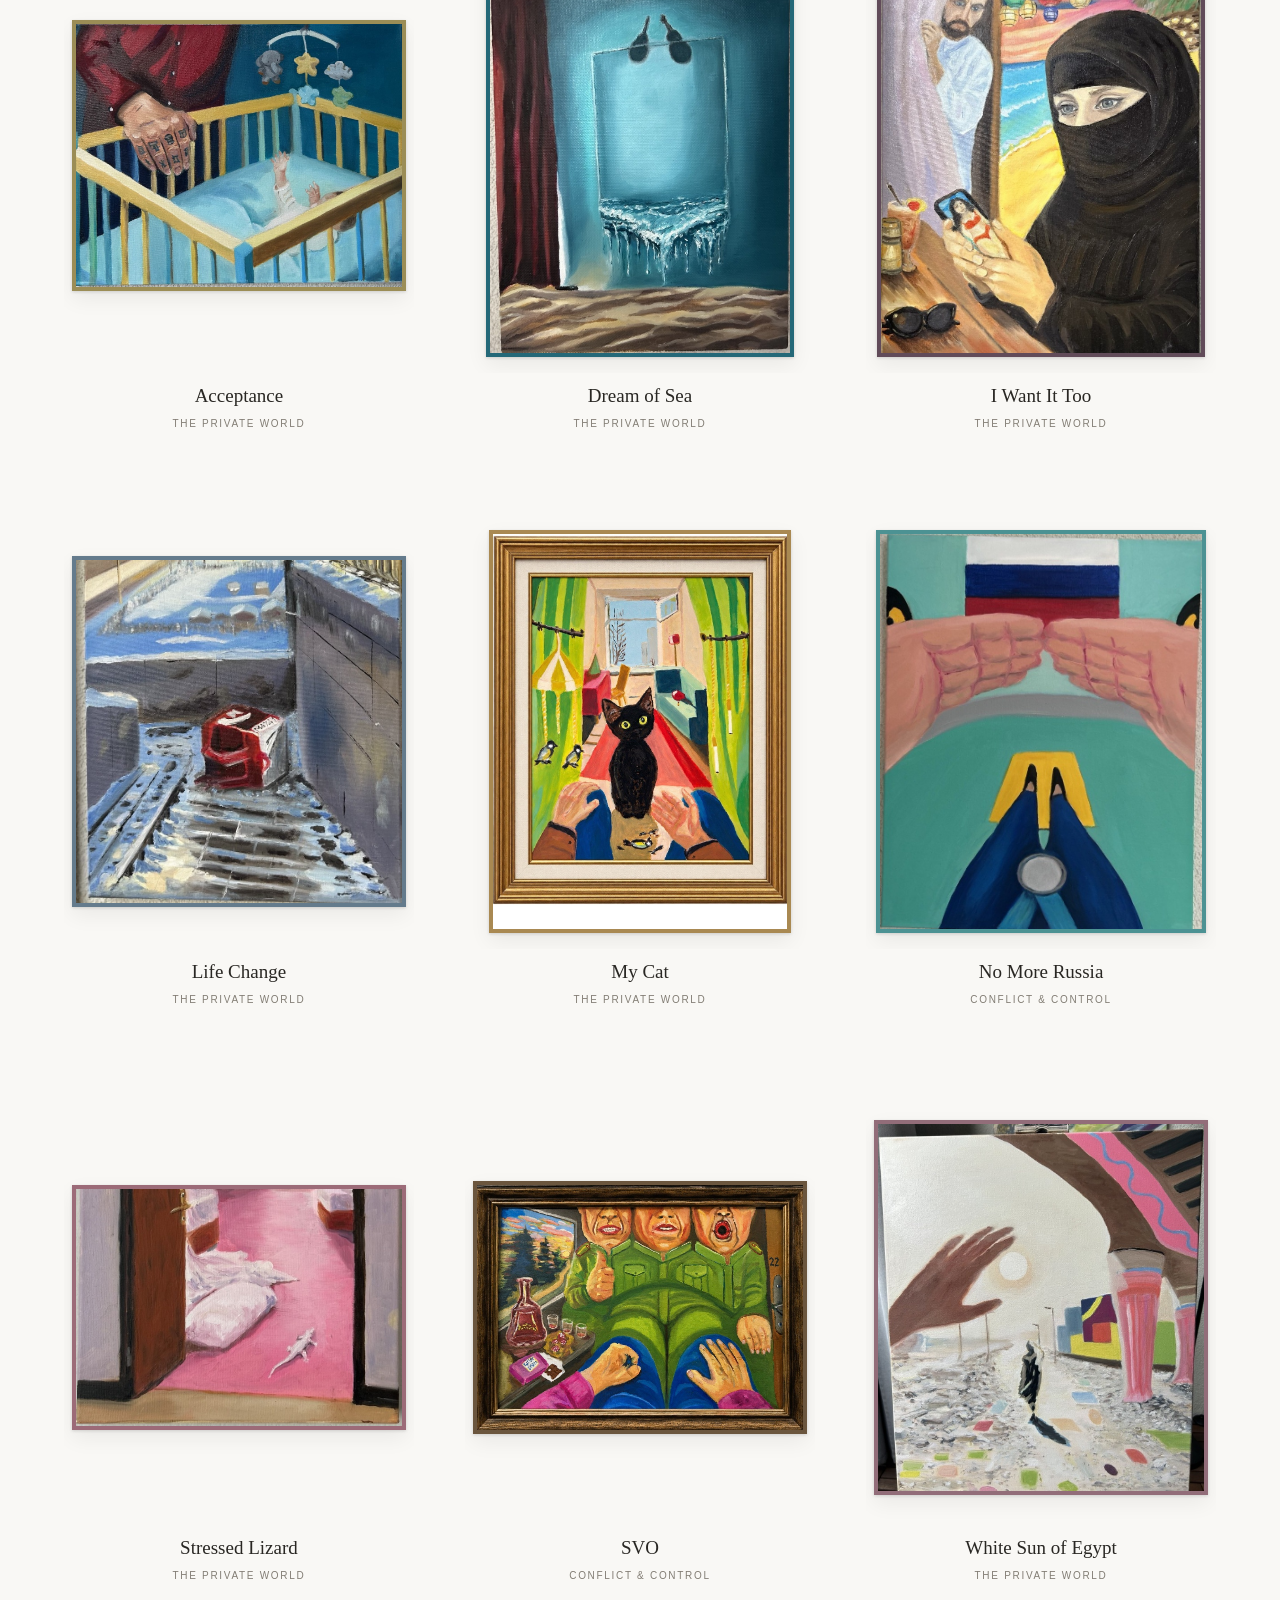
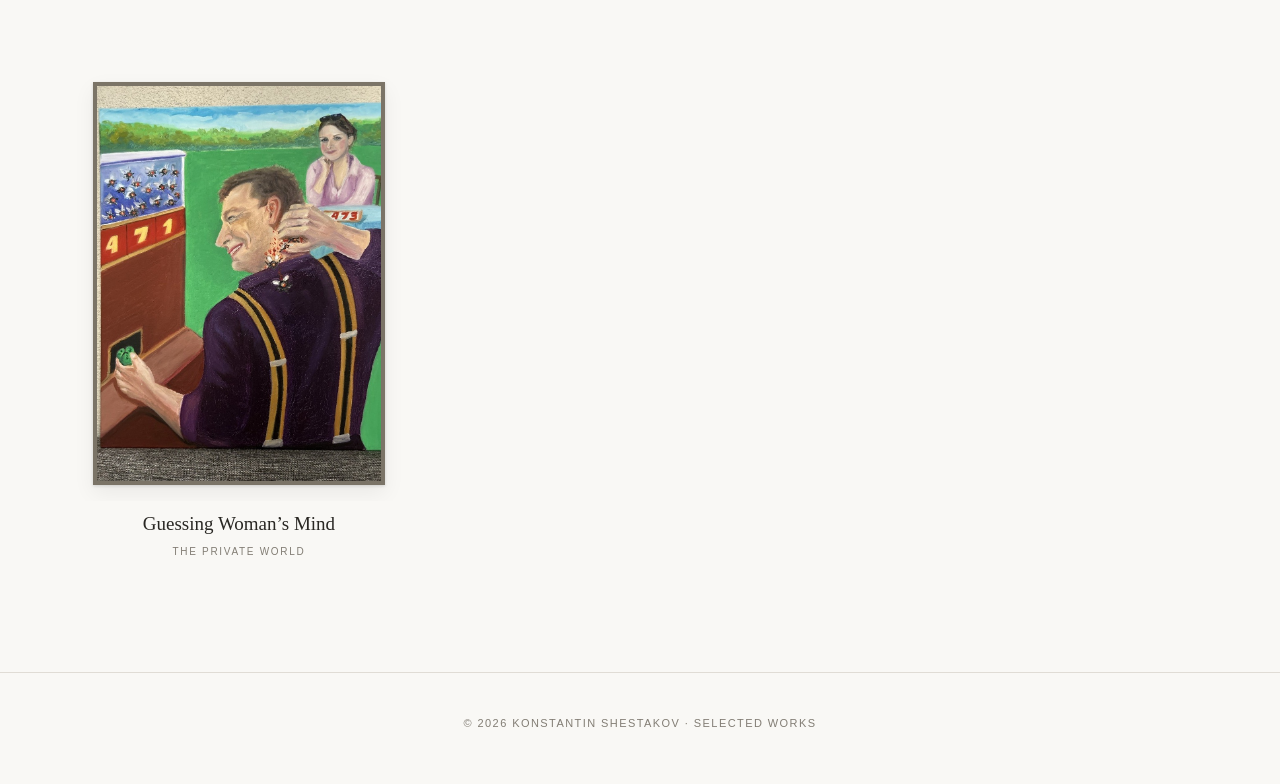
==== commit 70e55b1f: "Add files via upload" ====
--- a/index.html
+++ b/index.html
@@ -1 +1 @@
-<!doctype html><html lang="en"><head><meta charset="UTF-8"><meta name="viewport" content="width=device-width,initial-scale=1"><meta name="theme-color" content="#f9f8f5"><meta name="description" content="Selected paintings by Konstantin Shestakov. Explore works on power, identity, and everyday life in a contemporary online art gallery."><title>Konstantin Shestakov | Selected Works</title><link rel="stylesheet" href="style.css"></head><body><header><div><div class="brand">Konstantin Shestakov</div><div class="sub">Selected Works</div></div><a class="toplink" href="#gallery">View gallery</a></header><section class="hero"><div class="eyebrow">The online collection</div><h1>Art &amp; Observation</h1><p>Paintings exploring identity, memory, contradiction, and the unexpected poetry of everyday life.</p></section><main id="gallery" class="collection"><div class="controls" role="tablist" aria-label="Filter works"><button class="tab active" data-filter="all" aria-selected="true">All works <span class="count" id="allcount"></span></button><button class="tab" data-filter="political" aria-selected="false">Conflict &amp; Control <span class="count" id="polcount"></span></button><button class="tab" data-filter="non-political" aria-selected="false">Non-Conflict &amp; Control <span class="count" id="noncount"></span></button></div><div class="intro"><h2 id="sectiontitle">Selected Works</h2><p id="sectioncount"></p></div><div class="grid" id="artgrid"></div></main><footer>© <span id="year"></span> Konstantin Shestakov · Selected Works</footer><div id="lightbox" class="lightbox" role="dialog" aria-modal="true" aria-labelledby="lb-title"><button id="lb-close" class="lb-close" aria-label="Close artwork">×</button><div class="lb-inner"><div class="lb-image"><div class="painting-frame" id="lb-frame"><img id="lb-img" alt=""></div></div><div class="lb-meta"><div id="lb-type" class="eyebrow"></div><h2 id="lb-title"></h2><p id="lb-desc"></p><div class="lb-nav"><button id="lb-prev" aria-label="Previous painting">← Previous</button><button id="lb-next" aria-label="Next painting">Next →</button></div><div class="notice">Konstantin Shestakov · Selected Works</div></div></div></div><script src="gallery-data.js"></script><script src="app.js"></script></body></html>+<!doctype html><html lang="en"><head><meta charset="UTF-8"><meta name="viewport" content="width=device-width,initial-scale=1"><meta name="theme-color" content="#f9f8f5"><meta name="description" content="Selected paintings by Konstantin Shestakov. Explore works on power, identity, and everyday life in a contemporary online art gallery."><title>Konstantin Shestakov | Selected Works</title><link rel="stylesheet" href="style.css"></head><body><header><div><div class="brand">Konstantin Shestakov</div><div class="sub">Selected Works</div></div><a class="toplink" href="#gallery">View gallery</a></header><section class="hero"><div class="eyebrow">The online collection</div><h1>Art &amp; Observation</h1><p>Paintings exploring identity, memory, contradiction, and the unexpected poetry of everyday life.</p></section><main id="gallery" class="collection"><div class="controls" role="tablist" aria-label="Filter works"><button class="tab active" data-filter="all" aria-selected="true">All works <span class="count" id="allcount"></span></button><button class="tab" data-filter="political" aria-selected="false">Conflict &amp; Control <span class="count" id="polcount"></span></button><button class="tab" data-filter="non-political" aria-selected="false">The Private World <span class="count" id="noncount"></span></button></div><div class="intro"><h2 id="sectiontitle">Selected Works</h2><p id="sectioncount"></p></div><div class="grid" id="artgrid"></div></main><footer>© <span id="year"></span> Konstantin Shestakov · Selected Works</footer><div id="lightbox" class="lightbox" role="dialog" aria-modal="true" aria-labelledby="lb-title"><button id="lb-close" class="lb-close" aria-label="Close artwork">×</button><div class="lb-inner"><div class="lb-image"><div class="painting-frame" id="lb-frame"><img id="lb-img" alt=""></div></div><div class="lb-meta"><div id="lb-type" class="eyebrow"></div><h2 id="lb-title"></h2><p id="lb-desc"></p><div class="lb-nav"><button id="lb-prev" aria-label="Previous painting">← Previous</button><button id="lb-next" aria-label="Next painting">Next →</button></div><div class="notice">Konstantin Shestakov · Selected Works</div></div></div></div><script src="gallery-data.js"></script><script src="app.js"></script></body></html>
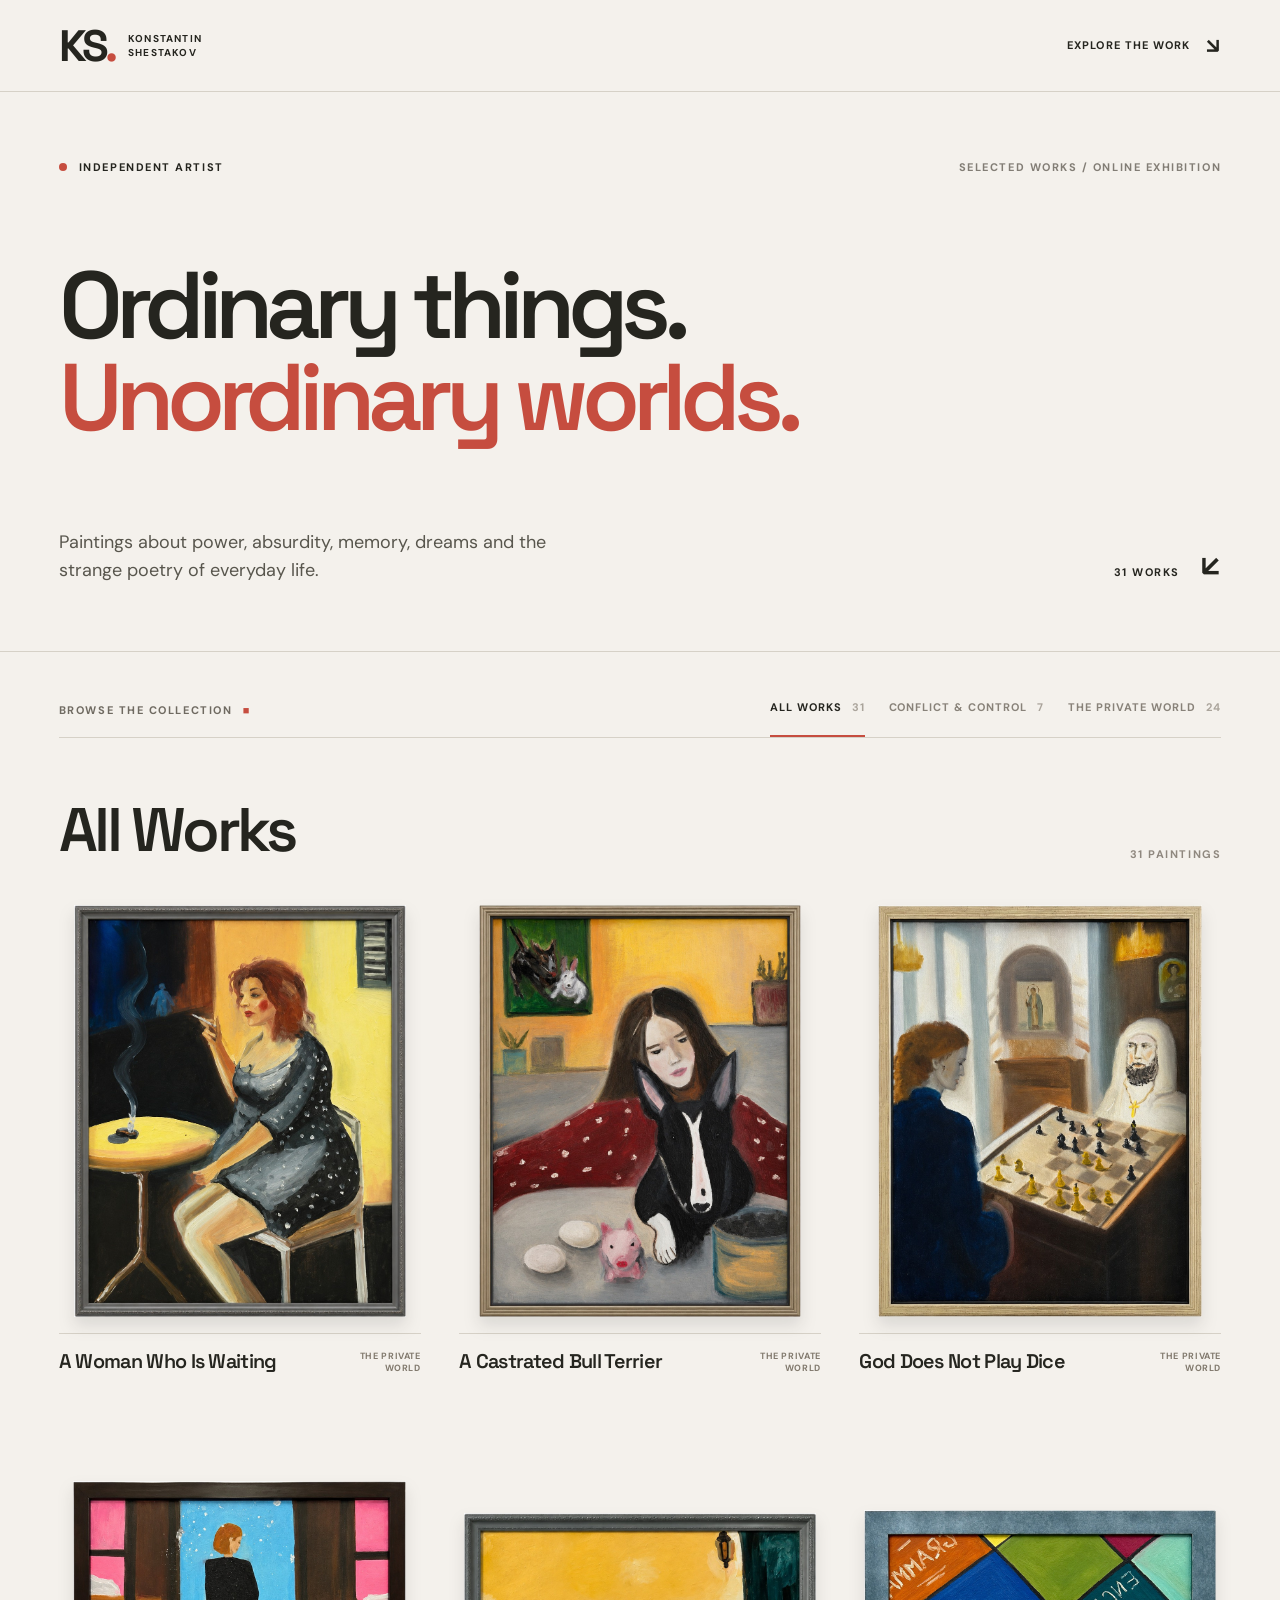
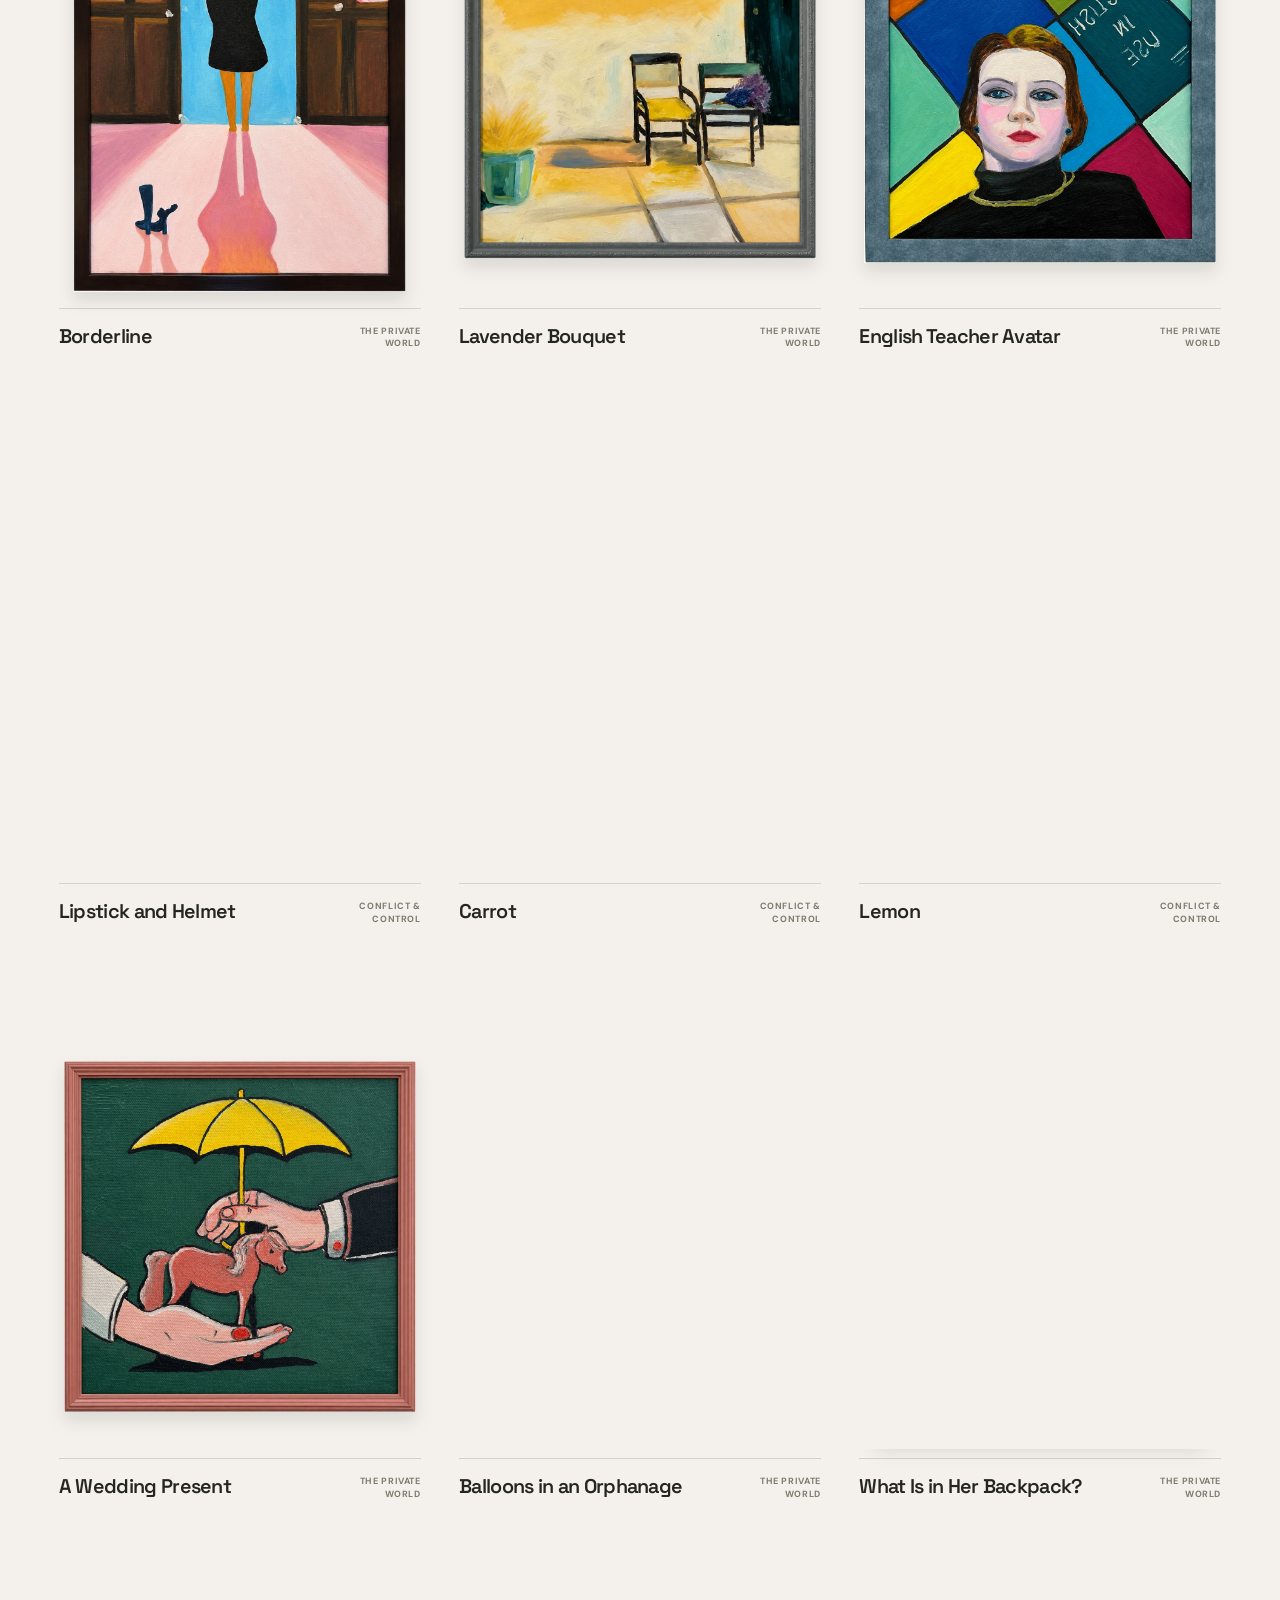
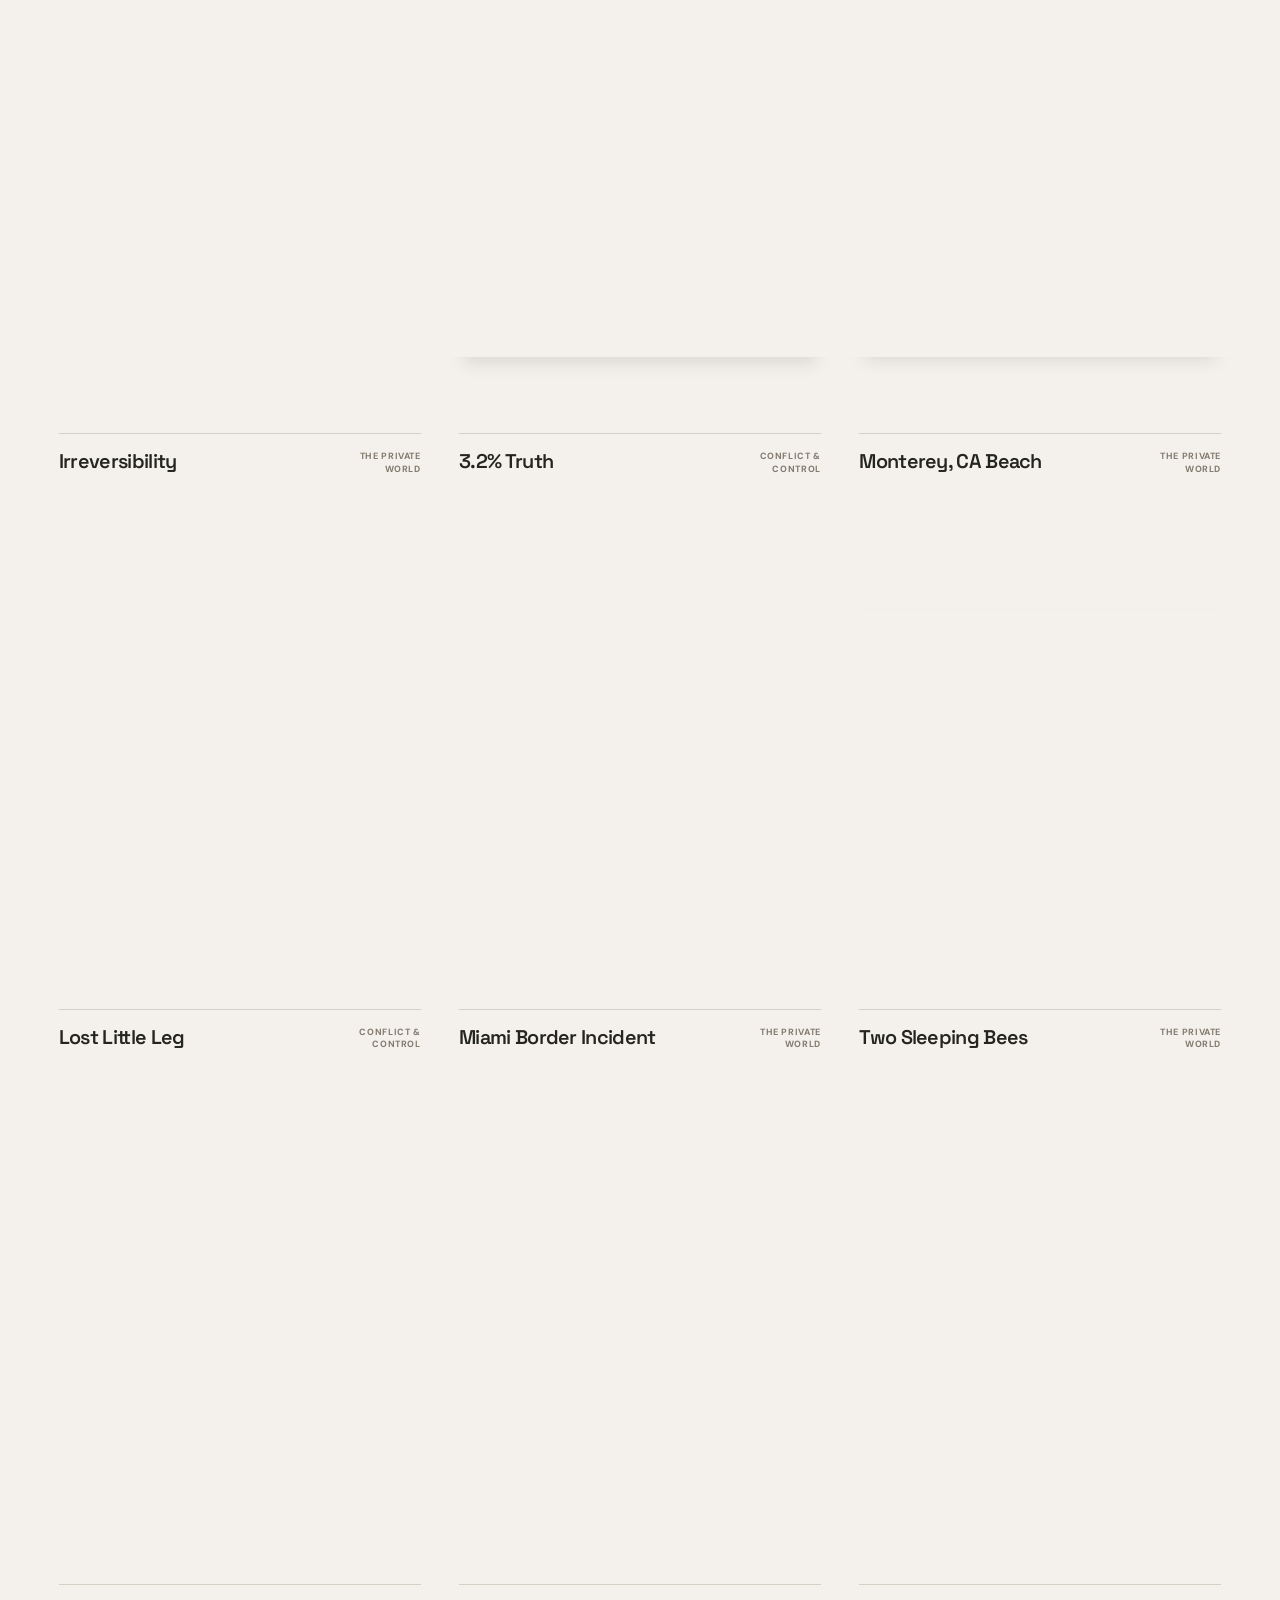
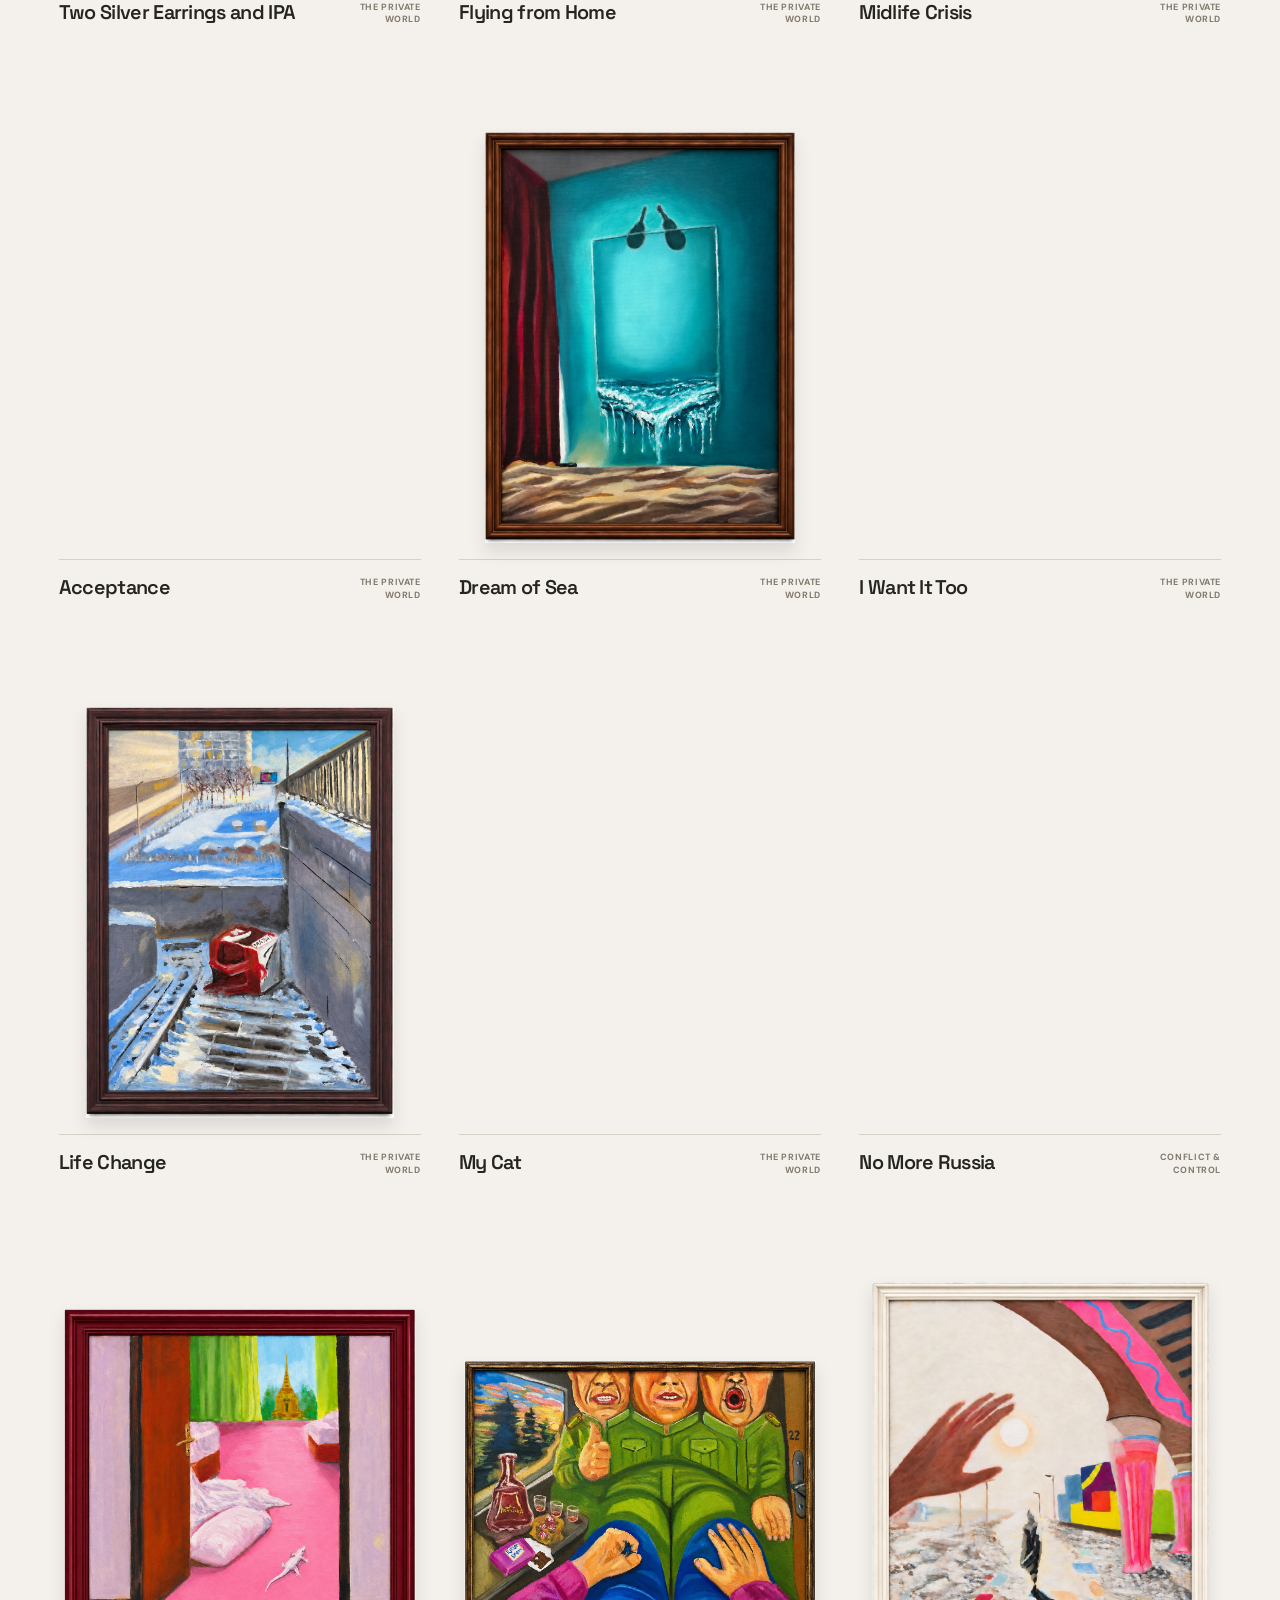
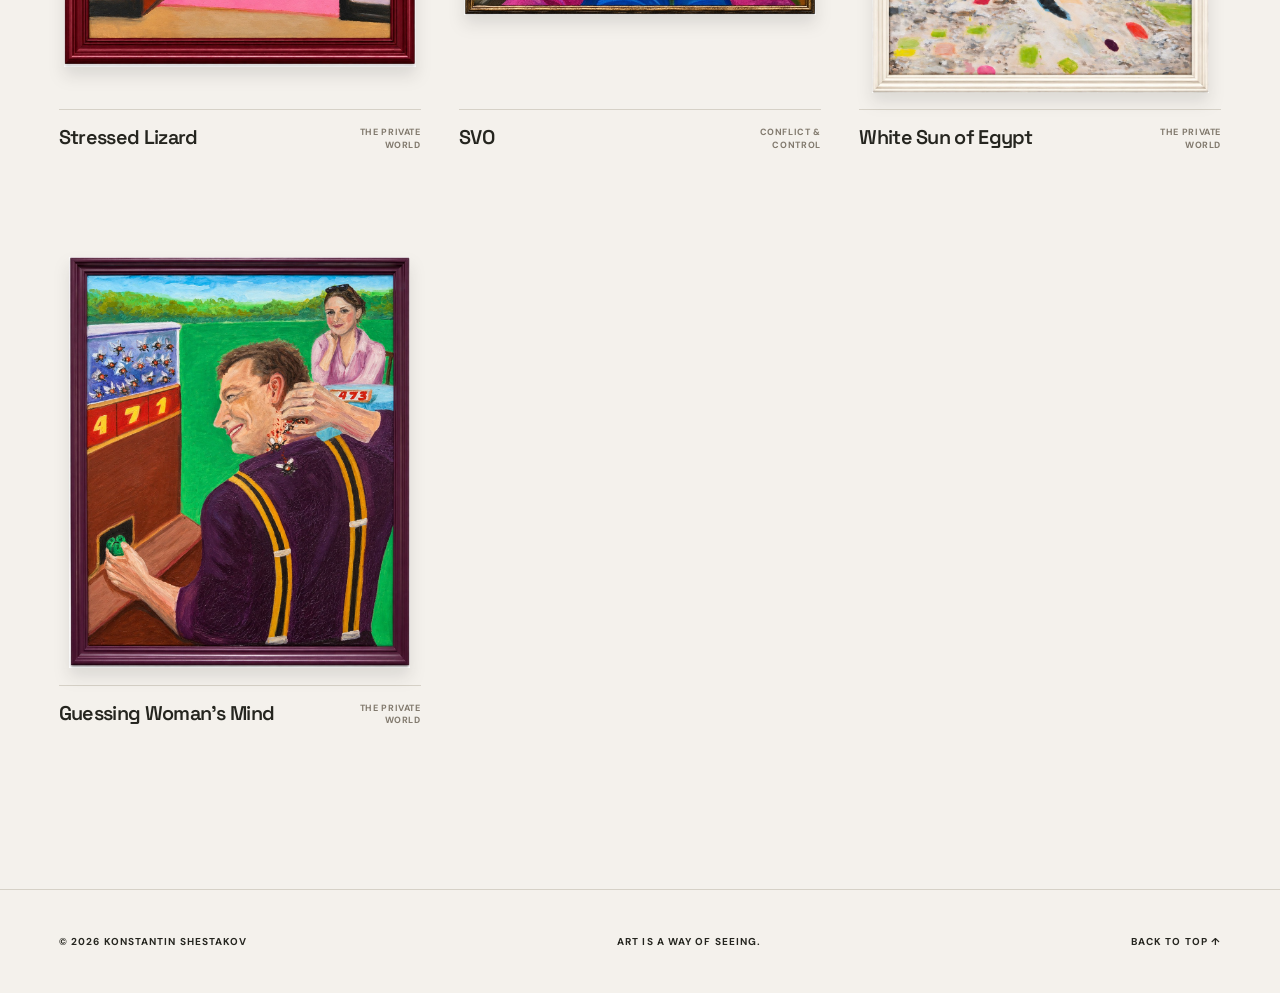
==== commit 4f848a6c: "Add files via upload" ====
--- a/index.html
+++ b/index.html
@@ -1 +1,13 @@
-<!doctype html><html lang="en"><head><meta charset="UTF-8"><meta name="viewport" content="width=device-width,initial-scale=1"><meta name="theme-color" content="#f9f8f5"><meta name="description" content="Selected paintings by Konstantin Shestakov. Explore works on power, identity, and everyday life in a contemporary online art gallery."><title>Konstantin Shestakov | Selected Works</title><link rel="stylesheet" href="style.css"></head><body><header><div><div class="brand">Konstantin Shestakov</div><div class="sub">Selected Works</div></div><a class="toplink" href="#gallery">View gallery</a></header><section class="hero"><div class="eyebrow">The online collection</div><h1>Art &amp; Observation</h1><p>Paintings exploring identity, memory, contradiction, and the unexpected poetry of everyday life.</p></section><main id="gallery" class="collection"><div class="controls" role="tablist" aria-label="Filter works"><button class="tab active" data-filter="all" aria-selected="true">All works <span class="count" id="allcount"></span></button><button class="tab" data-filter="political" aria-selected="false">Conflict &amp; Control <span class="count" id="polcount"></span></button><button class="tab" data-filter="non-political" aria-selected="false">The Private World <span class="count" id="noncount"></span></button></div><div class="intro"><h2 id="sectiontitle">Selected Works</h2><p id="sectioncount"></p></div><div class="grid" id="artgrid"></div></main><footer>© <span id="year"></span> Konstantin Shestakov · Selected Works</footer><div id="lightbox" class="lightbox" role="dialog" aria-modal="true" aria-labelledby="lb-title"><button id="lb-close" class="lb-close" aria-label="Close artwork">×</button><div class="lb-inner"><div class="lb-image"><div class="painting-frame" id="lb-frame"><img id="lb-img" alt=""></div></div><div class="lb-meta"><div id="lb-type" class="eyebrow"></div><h2 id="lb-title"></h2><p id="lb-desc"></p><div class="lb-nav"><button id="lb-prev" aria-label="Previous painting">← Previous</button><button id="lb-next" aria-label="Next painting">Next →</button></div><div class="notice">Konstantin Shestakov · Selected Works</div></div></div></div><script src="gallery-data.js"></script><script src="app.js"></script></body></html>+<!doctype html>
+<html lang="en"><head><meta charset="utf-8"><meta name="viewport" content="width=device-width,initial-scale=1">
+<meta name="theme-color" content="#f3f0e9"><meta name="description" content="Paintings by Konstantin Shestakov — Conflict & Control and The Private World."><title>Konstantin Shestakov — Selected Works</title><link rel="stylesheet" href="style.css"></head>
+<body>
+<header class="site-header"><a class="identity" href="#top" aria-label="Home"><span class="identity-mark">KS<span class="mark-dot">.</span></span><span class="identity-name">KONSTANTIN<br>SHESTAKOV</span></a><a class="navlink" href="#gallery">EXPLORE THE WORK <span aria-hidden="true">↘</span></a></header>
+<main id="top">
+<section class="hero"><div class="hero-kicker"><span class="signal"></span> INDEPENDENT ARTIST <span class="hero-index">SELECTED WORKS / ONLINE EXHIBITION</span></div>
+<h1>Ordinary things.<br><em>Unordinary worlds.</em></h1><div class="hero-footer"><p>Paintings about power, absurdity, memory, dreams and the strange poetry of everyday life.</p><span class="hero-counter">31 WORKS <span aria-hidden="true">↙</span></span></div></section>
+<section id="gallery" class="collection"><div class="collection-bar"><div class="eyebrow">BROWSE THE COLLECTION <span class="small-square">■</span></div><div class="controls" role="tablist" aria-label="Choose collection"><button type="button" class="tab active" data-filter="all" aria-selected="true">ALL WORKS <span id="allcount"></span></button><button type="button" class="tab" data-filter="political" aria-selected="false">CONFLICT &amp; CONTROL <span id="polcount"></span></button><button type="button" class="tab" data-filter="non-political" aria-selected="false">THE PRIVATE WORLD <span id="noncount"></span></button></div></div>
+<div class="intro"><h2 id="sectiontitle">All Works</h2><span id="sectioncount"></span></div><div class="grid" id="artgrid"></div></section>
+</main><footer><span>© <span id="year"></span> KONSTANTIN SHESTAKOV</span><span>ART IS A WAY OF SEEING.</span><a href="#top">BACK TO TOP ↑</a></footer>
+<div class="lightbox" id="lightbox" role="dialog" aria-modal="true" aria-label="Artwork details"><button class="lb-close" id="lb-close" aria-label="Close artwork">×</button><div class="lb-inner"><div class="lb-image"><img id="lb-img" alt=""></div><div class="lb-meta"><span class="eyebrow" id="lb-type"></span><h2 id="lb-title"></h2><p id="lb-desc"></p><div class="lb-nav"><button id="lb-prev" aria-label="Previous painting">← PREVIOUS</button><button id="lb-next" aria-label="Next painting">NEXT →</button></div><span class="notice">KONSTANTIN SHESTAKOV — SELECTED WORKS</span></div></div></div>
+<script src="gallery-data.js"></script><script src="app.js"></script></body></html>
--- a/style.css
+++ b/style.css
@@ -1,77 +1,5 @@
-
-:root{--paper:#f9f8f5;--ink:#292723;--muted:#827d74;--line:#e0dcd5;--frame:#33312d}*{box-sizing:border-box}html{scroll-behavior:smooth}body{margin:0;background:var(--paper);color:var(--ink);font-family:Arial,Helvetica,sans-serif;-webkit-font-smoothing:antialiased}button{font:inherit}header{border-bottom:1px solid var(--line);padding:29px clamp(22px,5vw,84px);display:flex;justify-content:space-between;align-items:center;gap:20px}.brand{font:23px Georgia,serif;letter-spacing:.025em}header .sub{margin-top:5px;text-transform:uppercase;letter-spacing:.2em;font-size:10px;color:var(--muted)}.toplink{font-size:12px;text-decoration:none;color:var(--ink);letter-spacing:.11em;text-transform:uppercase}.hero{text-align:center;padding:100px 20px 86px;max-width:950px;margin:auto}.eyebrow{font-size:11px;letter-spacing:.28em;text-transform:uppercase;color:var(--muted)}h1{font:normal clamp(42px,7vw,91px)/1.04 Georgia,'Times New Roman',serif;letter-spacing:-.05em;margin:25px 0}.hero p{font:18px/1.65 Georgia,serif;color:#69655f;max-width:510px;margin:0 auto}.collection{max-width:1480px;margin:0 auto;padding:0 clamp(20px,5vw,80px) 115px}.controls{display:flex;gap:25px;border-bottom:1px solid var(--line);align-items:center;justify-content:center;margin-bottom:65px;flex-wrap:wrap}.tab{border:0;background:none;padding:19px 0 20px;cursor:pointer;color:var(--muted);font-size:12px;letter-spacing:.13em;text-transform:uppercase;border-bottom:2px solid transparent}.tab.active{color:var(--ink);border-bottom-color:var(--ink)}.count{font-size:10px;color:var(--muted);margin-left:5px}.intro{margin:0 0 50px;display:flex;justify-content:space-between;align-items:end;gap:20px}.intro h2{font:normal 34px Georgia,serif;margin:0}.intro p{font-size:12px;letter-spacing:.08em;color:var(--muted);margin:0}.grid{display:grid;grid-template-columns:repeat(3,minmax(0,1fr));column-gap:clamp(20px,4vw,65px);row-gap:90px}.art{min-width:0;cursor:pointer}.art-image{height:clamp(240px,31vw,480px);display:flex;justify-content:center;align-items:center;padding:16px 10px 22px}.art img{display:block;width:auto;height:auto;max-height:100%;max-width:100%;object-fit:contain;box-shadow:0 2px 10px #00000012;outline:3px solid var(--frame);outline-offset:0;border:2px solid #e6dfd4;transition:transform .3s ease,box-shadow .3s ease}.art:hover img{transform:translateY(-4px);box-shadow:0 12px 30px #0000001b}.art-meta{text-align:center;padding:8px 8px 0}.art-title{font:19px Georgia,serif}.art-cat{font-size:10px;text-transform:uppercase;letter-spacing:.17em;color:var(--muted);margin-top:11px}.empty{color:var(--muted)}footer{text-align:center;border-top:1px solid var(--line);padding:44px 16px 55px;color:var(--muted);font-size:11px;letter-spacing:.13em;text-transform:uppercase}.lightbox{position:fixed;inset:0;background:#f9f8f5f7;z-index:30;display:none;overflow-y:auto}.lightbox.open{display:block}.lb-close{position:fixed;right:25px;top:20px;z-index:2;background:var(--paper);border:1px solid var(--line);width:42px;height:42px;cursor:pointer;font-size:24px}.lb-inner{min-height:100vh;display:grid;grid-template-columns:minmax(0,1.65fr) minmax(270px,.7fr);align-items:center;gap:clamp(30px,5vw,85px);padding:70px clamp(25px,7vw,110px)}.lb-image{display:flex;justify-content:center;align-items:center;min-height:50vh}.lb-image img{max-height:78vh;max-width:100%;object-fit:contain;outline:4px solid var(--frame);border:2px solid #e6dfd4;box-shadow:0 15px 60px #0002}.lb-meta .eyebrow{font-size:10px}.lb-meta h2{font:normal clamp(30px,3.5vw,52px)/1.12 Georgia,serif;margin:22px 0 26px}.lb-meta p{font:17px/1.65 Georgia,serif;color:#65605a}.lb-nav{display:flex;gap:14px;margin-top:40px}.lb-nav button{padding:12px 17px;border:1px solid var(--line);background:transparent;cursor:pointer;color:var(--ink)}.notice{font-size:11px;color:var(--muted);margin-top:26px}@media(max-width:900px){.grid{grid-template-columns:repeat(2,minmax(0,1fr));gap:45px 20px}.art-image{height:clamp(220px,45vw,400px)}.lb-inner{grid-template-columns:1fr;padding:75px 25px 35px;gap:35px}.lb-image img{max-height:58vh}.lb-meta{max-width:650px;margin:0 auto;width:100%}}@media(max-width:550px){header{padding:22px}.brand{font-size:19px}.toplink{font-size:10px}.hero{padding:72px 20px 55px}.hero p{font-size:16px}.grid{grid-template-columns:1fr;row-gap:45px}.art-image{height:auto;min-height:0;padding:10px 20px 16px}.art-image img{max-height:490px}.controls{gap:20px;margin-bottom:48px}.intro{display:block}.intro p{margin-top:12px}.collection{padding-bottom:70px}.lb-image img{max-height:50vh}}
-
-/* Mobile-first editor and extra small screens */
-.editor{max-width:760px;padding:58px 24px 110px;margin:auto}.editor h1{font-size:clamp(36px,6vw,64px)}.editor>p{font:16px/1.7 Georgia,serif;color:#68635c}.editor label{display:block;margin:25px 0 9px;font-size:12px;letter-spacing:.07em}.editor input:not([type=file]),.editor select,.editor textarea{display:block;width:100%;background:white;border:1px solid var(--line);padding:13px 14px;font:16px/1.5 Arial,sans-serif;color:var(--ink);border-radius:0}.editor input[type=file]{width:100%;font-size:14px}.editor-preview{display:block;max-width:100%;max-height:350px;object-fit:contain;margin:24px auto;outline:3px solid var(--frame)}.editor-actions{display:flex;flex-wrap:wrap;gap:10px}.editor-actions button{padding:12px 15px;background:var(--ink);color:white;border:1px solid var(--ink);cursor:pointer}.editor-actions button:disabled{opacity:.4;cursor:not-allowed}.editor-status{font-size:13px;color:var(--ink)}.editor-help{margin-top:45px;padding-top:22px;border-top:1px solid var(--line);font:15px/1.6 Georgia,serif}.editor-help h2{font:28px Georgia,serif}.editor-help code{font-size:12px}@media(max-width:550px){.editor{padding:35px 20px 65px}.editor-actions{display:grid}.editor-actions button{width:100%}.controls{gap:12px;justify-content:space-between}.tab{font-size:10px;letter-spacing:.04em}.hero h1{font-size:clamp(42px,12vw,60px)}.lb-inner{padding:75px 20px 30px}.lb-meta h2{font-size:33px}.lb-meta p{font-size:16px}}@media(max-width:360px){.toplink{display:none}.tab{font-size:9px}.controls{gap:7px}}
-
-/* Coordinated, museum-style framing inspired by My Cat. */
-.painting-frame{--art-frame:#807667;display:inline-flex;align-items:center;justify-content:center;max-width:100%;max-height:100%;padding:clamp(8px,1.1vw,14px);background:#f4efe5;border:clamp(5px,.7vw,9px) solid var(--art-frame);box-shadow:inset 0 0 0 1px #ffffffb8,0 2px 2px #0000001a,0 9px 20px #00000017;outline:1px solid #392a1b33;outline-offset:-2px;transition:transform .25s ease,box-shadow .25s ease}
-.art-image img,.lb-image img{outline:none;border:none;box-shadow:none;max-width:100%;max-height:100%;object-fit:contain;display:block;transition:none}
-.art:hover img{transform:none;box-shadow:none}
-.art:hover .painting-frame{transform:translateY(-4px);box-shadow:inset 0 0 0 1px #ffffffb8,0 12px 28px #00000025}
-.art-image .painting-frame{max-height:100%}
-.lb-image .painting-frame{max-height:min(80vh,850px);padding:clamp(10px,1.4vw,20px);border-width:clamp(6px,.9vw,12px)}
-.lb-image .painting-frame img{max-height:calc(80vh - 70px)}
-.editor-preview{outline:none;box-shadow:0 0 0 6px var(--preview-frame,#807667),0 0 0 12px #f4efe5,0 6px 15px #0002;margin:33px auto}
-@media(max-width:550px){.painting-frame{padding:9px;border-width:5px}.lb-image .painting-frame{max-height:55vh;padding:9px;border-width:6px}.lb-image .painting-frame img{max-height:calc(55vh - 36px)}}
-
-/* FIX v3: flush frames, not a second floating rectangle surrounding photo backgrounds. */
-.art-image{padding:0 4px 14px;height:clamp(250px,32vw,490px);}
-.painting-frame,.lb-image .painting-frame{
-  box-sizing:content-box;padding:0!important;
-  border:solid var(--art-frame);border-width:4px!important;
-  background:transparent!important;outline:none!important;
-  max-width:100%;max-height:100%;
-  box-shadow:0 1px 3px #00000024,0 8px 20px #00000010;
-}
-.painting-frame img,.art-image img{max-width:100%;max-height:100%;width:auto;height:auto;object-fit:contain;vertical-align:middle;}
-.lb-image .painting-frame{max-height:min(79vh,850px);max-width:100%}
-.lb-image .painting-frame img{max-height:calc(79vh - 8px);max-width:100%;}
-.art:hover .painting-frame{transform:translateY(-3px)}
-.editor-preview{outline:none!important;box-shadow:0 0 0 4px var(--preview-frame,#807667),0 3px 14px #0002;margin:24px auto}
-@media(max-width:900px){.art-image{height:clamp(225px,47vw,430px)}}
-@media(max-width:550px){.art-image{height:auto;min-height:0;padding:2px 12px 12px}.art-image img{max-height:510px}.painting-frame,.lb-image .painting-frame{border-width:3px!important}.lb-image .painting-frame img{max-height:calc(55vh - 6px)}}
-
-/* FIX v4 — artwork dimensions are bounded by pixel sizes, not percentage heights.
-   Avoids oversized paintings overlapping headings and captions. */
-.grid .art { min-width:0; display:flex; flex-direction:column; }
-.grid .art-image {
-  width:100%; height:430px; min-height:0;
-  display:flex; align-items:center; justify-content:center;
-  padding:10px 8px 14px; overflow:hidden;
-}
-.grid .art-image .painting-frame {
-  box-sizing:border-box!important; display:block!important;
-  width:fit-content!important; height:fit-content!important;
-  max-width:100%!important; max-height:none!important;
-  flex:0 1 auto; padding:0!important;
-  border:4px solid var(--art-frame)!important;
-  line-height:0; background:transparent!important;
-}
-.grid .art-image .painting-frame img {
-  display:block!important;
-  width:auto!important; height:auto!important;
-  max-width:100%!important; max-height:395px!important;
-  object-fit:contain!important;
-}
-.grid .art-meta { position:relative; padding:12px 8px 0; flex:0 0 auto; }
-.lb-image .painting-frame { display:inline-block!important; width:fit-content!important; height:fit-content!important; max-height:none!important; max-width:100%!important; padding:0!important; line-height:0; }
-.lb-image .painting-frame img { display:block; width:auto!important; height:auto!important; max-height:75vh!important; max-width:100%!important; object-fit:contain!important; }
-@media(max-width:1100px) and (min-width:901px){
-  .grid .art-image{height:350px}
-  .grid .art-image .painting-frame img{max-height:315px!important}
-}
-@media(max-width:900px){
-  .grid .art-image{height:370px}
-  .grid .art-image .painting-frame img{max-height:335px!important}
-}
-@media(max-width:550px){
-  .grid .art-image{height:420px;padding:10px 12px 12px}
-  .grid .art-image .painting-frame img{max-height:390px!important}
-  .grid .art-meta{padding-top:10px}
-  .lb-image .painting-frame img{max-height:52vh!important}
-}
-@media(max-width:390px){
-  .grid .art-image{height:365px}
-  .grid .art-image .painting-frame img{max-height:335px!important}
-}
+@import url('https://fonts.googleapis.com/css2?family=DM+Sans:wght@400;500;600;700&family=Space+Grotesk:wght@400;500;600;700&display=swap');
+:root{--paper:#f4f1ec;--ink:#25251f;--soft:#a6a197;--rule:#d6d1c7;--accent:#c64d3f}*{box-sizing:border-box}html{scroll-behavior:smooth}body{margin:0;background:var(--paper);color:var(--ink);font-family:'DM Sans',Arial,sans-serif;-webkit-font-smoothing:antialiased}button,a{font:inherit}a{color:inherit;text-decoration:none}button{cursor:pointer}.site-header{height:92px;border-bottom:1px solid var(--rule);display:flex;align-items:center;justify-content:space-between;padding:0 clamp(18px,4.6vw,78px)}.identity{display:flex;align-items:center;gap:15px}.identity-mark{font:700 44px/1 'Space Grotesk',Arial,sans-serif;letter-spacing:-.105em}.mark-dot{color:var(--accent)}.identity-name{font-size:10px;line-height:1.35;letter-spacing:.12em;font-weight:700}.navlink{font-size:11px;font-weight:700;letter-spacing:.095em}.navlink span{font-size:21px;margin-left:12px;vertical-align:middle}.hero{min-height:560px;padding:68px clamp(18px,4.6vw,78px) 66px;display:flex;flex-direction:column;justify-content:space-between;border-bottom:1px solid var(--rule)}.hero-kicker,.hero-index,.hero-counter,.eyebrow,.intro #sectioncount{font-size:11px;font-weight:700;letter-spacing:.14em}.hero-kicker{display:flex;align-items:center;gap:12px}.signal{height:8px;width:8px;border-radius:50%;background:var(--accent)}.hero-index{margin-left:auto;color:#827d75}.hero h1{font:600 clamp(49px,7.4vw,118px)/.97 'Space Grotesk',Arial,sans-serif;letter-spacing:-.075em;max-width:1290px;margin:70px 0}.hero h1 em{font-style:normal;color:var(--accent)}.hero-footer{display:flex;justify-content:space-between;align-items:end;gap:30px}.hero-footer p{font-size:18px;line-height:1.55;max-width:515px;margin:0;color:#58564d}.hero-counter{white-space:nowrap}.hero-counter span{font-size:29px;padding-left:16px}.collection{padding:0 clamp(18px,4.6vw,78px) 130px;max-width:1700px;margin:auto}.collection-bar{border-bottom:1px solid var(--rule);padding:31px 0 0;display:flex;align-items:center;gap:30px;justify-content:space-between}.eyebrow{color:#6f6a61}.small-square{color:var(--accent);margin-left:6px}.controls{display:flex;gap:24px;flex-wrap:wrap}.tab{border:0;border-bottom:2px solid transparent;padding:17px 0 21px;background:transparent;color:#888279;font-size:11px;font-weight:700;letter-spacing:.09em;white-space:nowrap;transition:color .2s}.tab:hover,.tab.active{color:var(--ink)}.tab.active{border-bottom-color:var(--accent)}.tab span{color:#aaa49b;margin-left:6px}.intro{margin:62px 0 36px;display:flex;align-items:end;justify-content:space-between}.intro h2{font:600 clamp(34px,4.8vw,70px)/1 'Space Grotesk',Arial,sans-serif;letter-spacing:-.06em;margin:0}.intro #sectioncount{color:#8f887f}.grid{display:grid;grid-template-columns:repeat(3,minmax(0,1fr));column-gap:clamp(22px,3vw,55px);row-gap:66px}.art{min-width:0;display:flex;flex-direction:column;cursor:pointer;outline-offset:8px}.art-image{height:clamp(290px,34vw,500px);display:flex;align-items:center;justify-content:center;min-width:0;padding:8px 5px 16px}.art-image img{max-width:100%;max-height:100%;height:auto;width:auto;object-fit:contain;display:block;filter:drop-shadow(0 9px 8px #1715101b);transition:transform .28s ease,filter .28s ease}.art:hover img,.art:focus-visible img{transform:translateY(-5px);filter:drop-shadow(0 14px 11px #17151027)}.art-meta{border-top:1px solid var(--rule);padding:16px 0 0;display:flex;align-items:start;gap:14px;justify-content:space-between;min-height:74px}.art-title{font:600 clamp(16px,1.55vw,22px)/1.17 'Space Grotesk',Arial,sans-serif;letter-spacing:-.035em}.art-cat{font-size:9px;line-height:1.4;letter-spacing:.07em;text-align:right;text-transform:uppercase;color:#81796d;flex:0 0 96px;font-weight:700}.art:focus-visible{outline:2px solid var(--accent)}footer{border-top:1px solid var(--rule);padding:45px clamp(18px,4.6vw,78px);display:flex;justify-content:space-between;gap:18px;flex-wrap:wrap;font-size:10px;font-weight:700;letter-spacing:.11em}.lightbox{position:fixed;inset:0;background:#f4f1ecfa;z-index:100;display:none;overflow:auto}.lightbox.open{display:block}.lb-close{position:fixed;top:17px;right:23px;z-index:101;border:1px solid var(--rule);background:var(--paper);width:45px;height:45px;font-size:28px}.lb-inner{min-height:100vh;display:grid;grid-template-columns:minmax(0,1.4fr) minmax(280px,.65fr);gap:clamp(28px,5vw,80px);align-items:center;padding:80px clamp(22px,6vw,100px)}.lb-image{min-width:0;display:flex;justify-content:center;align-items:center}.lb-image img{display:block;max-width:100%;max-height:calc(100vh - 160px);object-fit:contain;filter:drop-shadow(0 12px 12px #16130f24)}.lb-meta h2{font:600 clamp(34px,4vw,63px)/1.05 'Space Grotesk',Arial,sans-serif;letter-spacing:-.06em;margin:18px 0 24px}.lb-meta p{font-size:16px;line-height:1.7;color:#514d46}.lb-nav{display:flex;gap:12px;margin:37px 0}.lb-nav button{background:transparent;border:1px solid var(--ink);padding:12px 16px;font-size:11px;letter-spacing:.08em;font-weight:700}.notice{font-size:10px;letter-spacing:.12em;color:#8c857a}.editor{max-width:830px;margin:auto;padding:45px 22px 100px}.editor h1{font:600 clamp(38px,6vw,66px) 'Space Grotesk',sans-serif;letter-spacing:-.05em}.editor>p{line-height:1.7}.editor label{display:block;margin:24px 0 8px;font-weight:700;font-size:11px;letter-spacing:.1em}.editor input:not([type=file]),.editor textarea,.editor select{display:block;width:100%;padding:14px;font:inherit;border:1px solid var(--rule);background:#fff}.editor input[type=file]{width:100%}.editor-preview{max-width:100%;max-height:380px;display:block;margin:25px auto;object-fit:contain}.editor-actions{display:flex;flex-wrap:wrap;gap:10px}.editor-actions button{border:1px solid var(--ink);background:var(--ink);color:white;padding:12px;font-size:12px}.editor-actions button:disabled{opacity:.4}.editor-status,.editor-help{font-size:13px;line-height:1.7}.editor-help{border-top:1px solid var(--rule);margin-top:35px;padding-top:18px}.editor-help h2{font-size:22px}
+@media(max-width:1150px){.collection-bar{align-items:start;flex-direction:column;gap:8px}.controls{gap:24px}.grid{grid-template-columns:repeat(2,minmax(0,1fr));column-gap:26px;row-gap:50px}.art-image{height:clamp(280px,46vw,470px)}}
+@media(max-width:650px){.site-header{height:74px}.identity-mark{font-size:36px}.identity-name{font-size:9px}.navlink{font-size:9px}.hero{min-height:440px;padding-top:39px;padding-bottom:40px}.hero-kicker{font-size:9px}.hero-index{display:none}.hero h1{font-size:clamp(44px,10.9vw,70px);line-height:1.01;margin:40px 0}.hero-footer p{font-size:14px;max-width:280px}.hero-counter{display:none}.collection{padding-bottom:65px}.collection-bar{padding-top:28px}.controls{width:100%;gap:10px;justify-content:space-between}.tab{font-size:9px;padding:14px 0;letter-spacing:0}.tab span{margin-left:2px}.intro{margin:40px 0 27px}.intro h2{font-size:35px}.grid{grid-template-columns:1fr;row-gap:33px}.art-image{height:auto;min-height:0;padding:4px 14px 14px}.art-image img{max-width:100%;max-height:480px}.art-meta{min-height:62px}.art-title{font-size:19px}.lb-inner{grid-template-columns:1fr;gap:25px;padding:80px 20px 40px}.lb-image img{max-height:53vh}.lb-meta h2{font-size:35px}.lb-meta p{font-size:15px}footer{gap:20px}.editor-actions{display:grid}.editor-actions button{width:100%}}
+@media(max-width:360px){.controls{gap:7px}.tab{font-size:8px}.navlink{display:none}}
